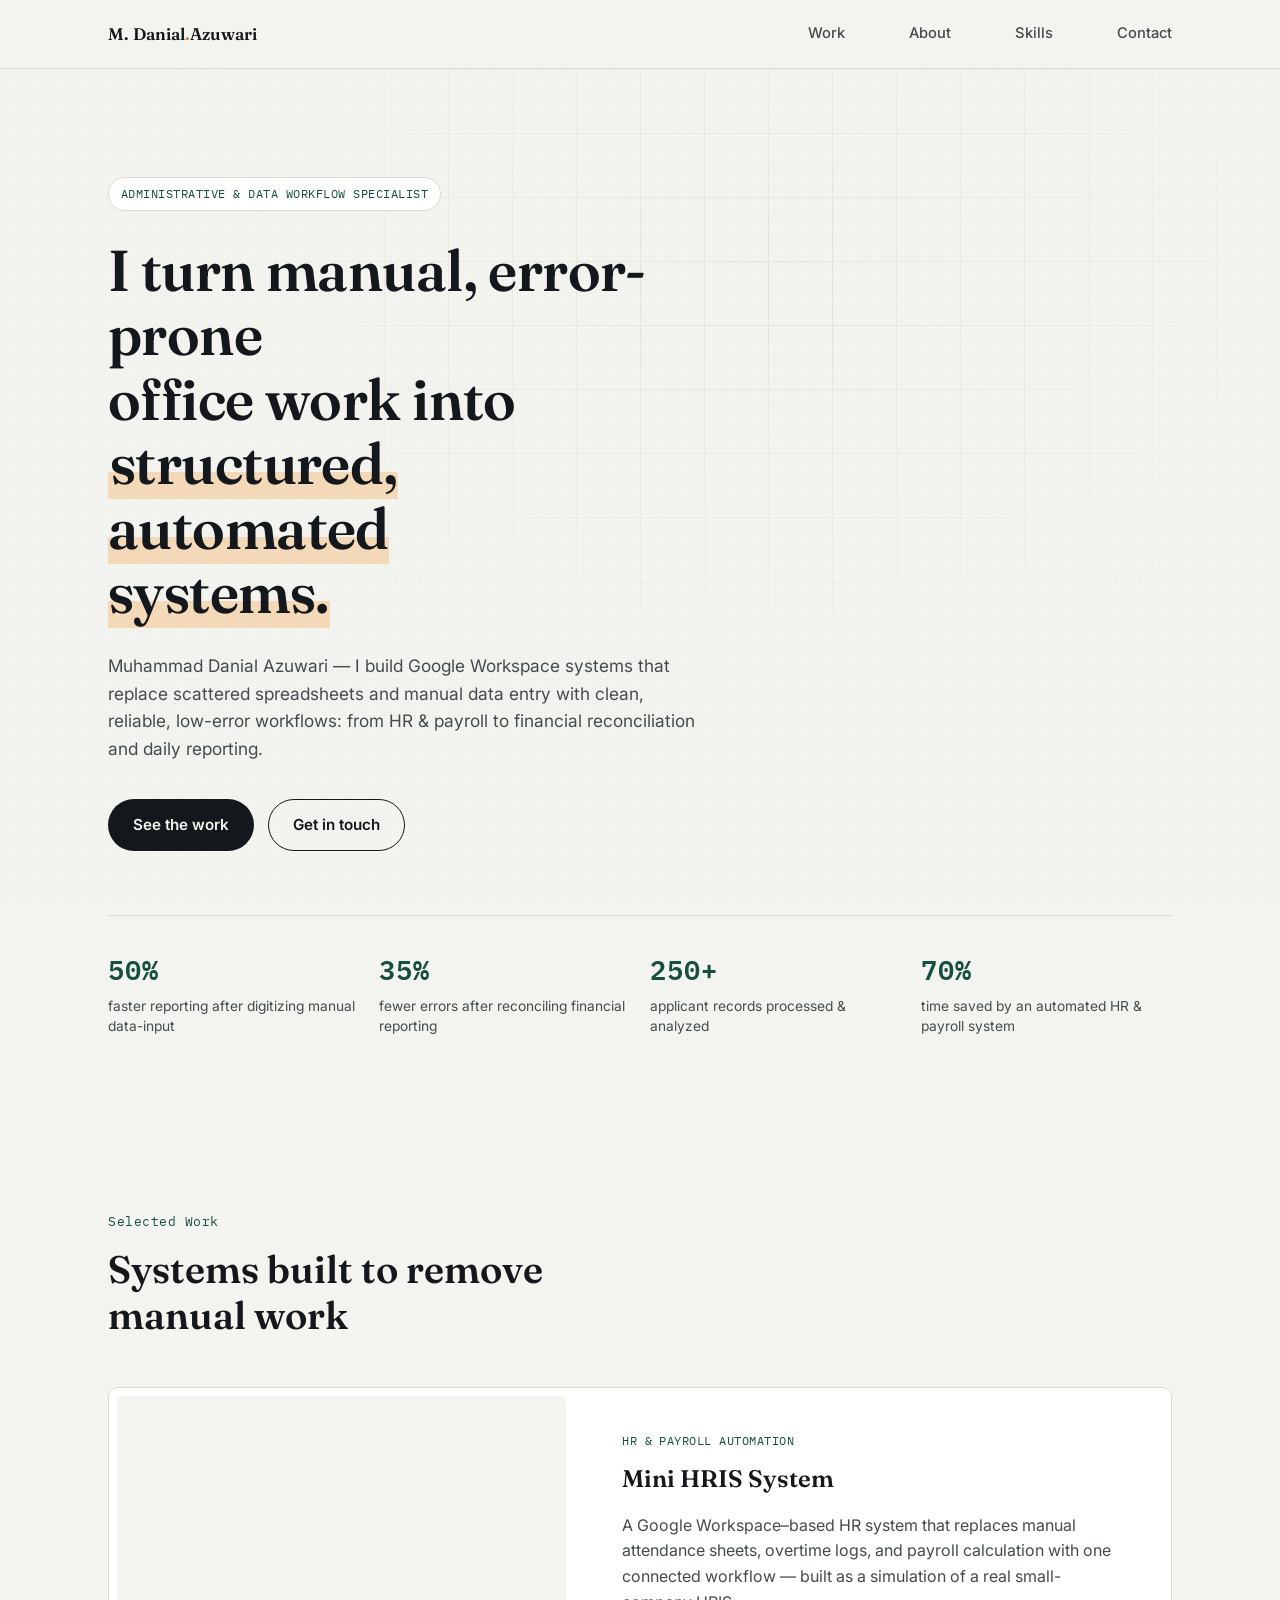
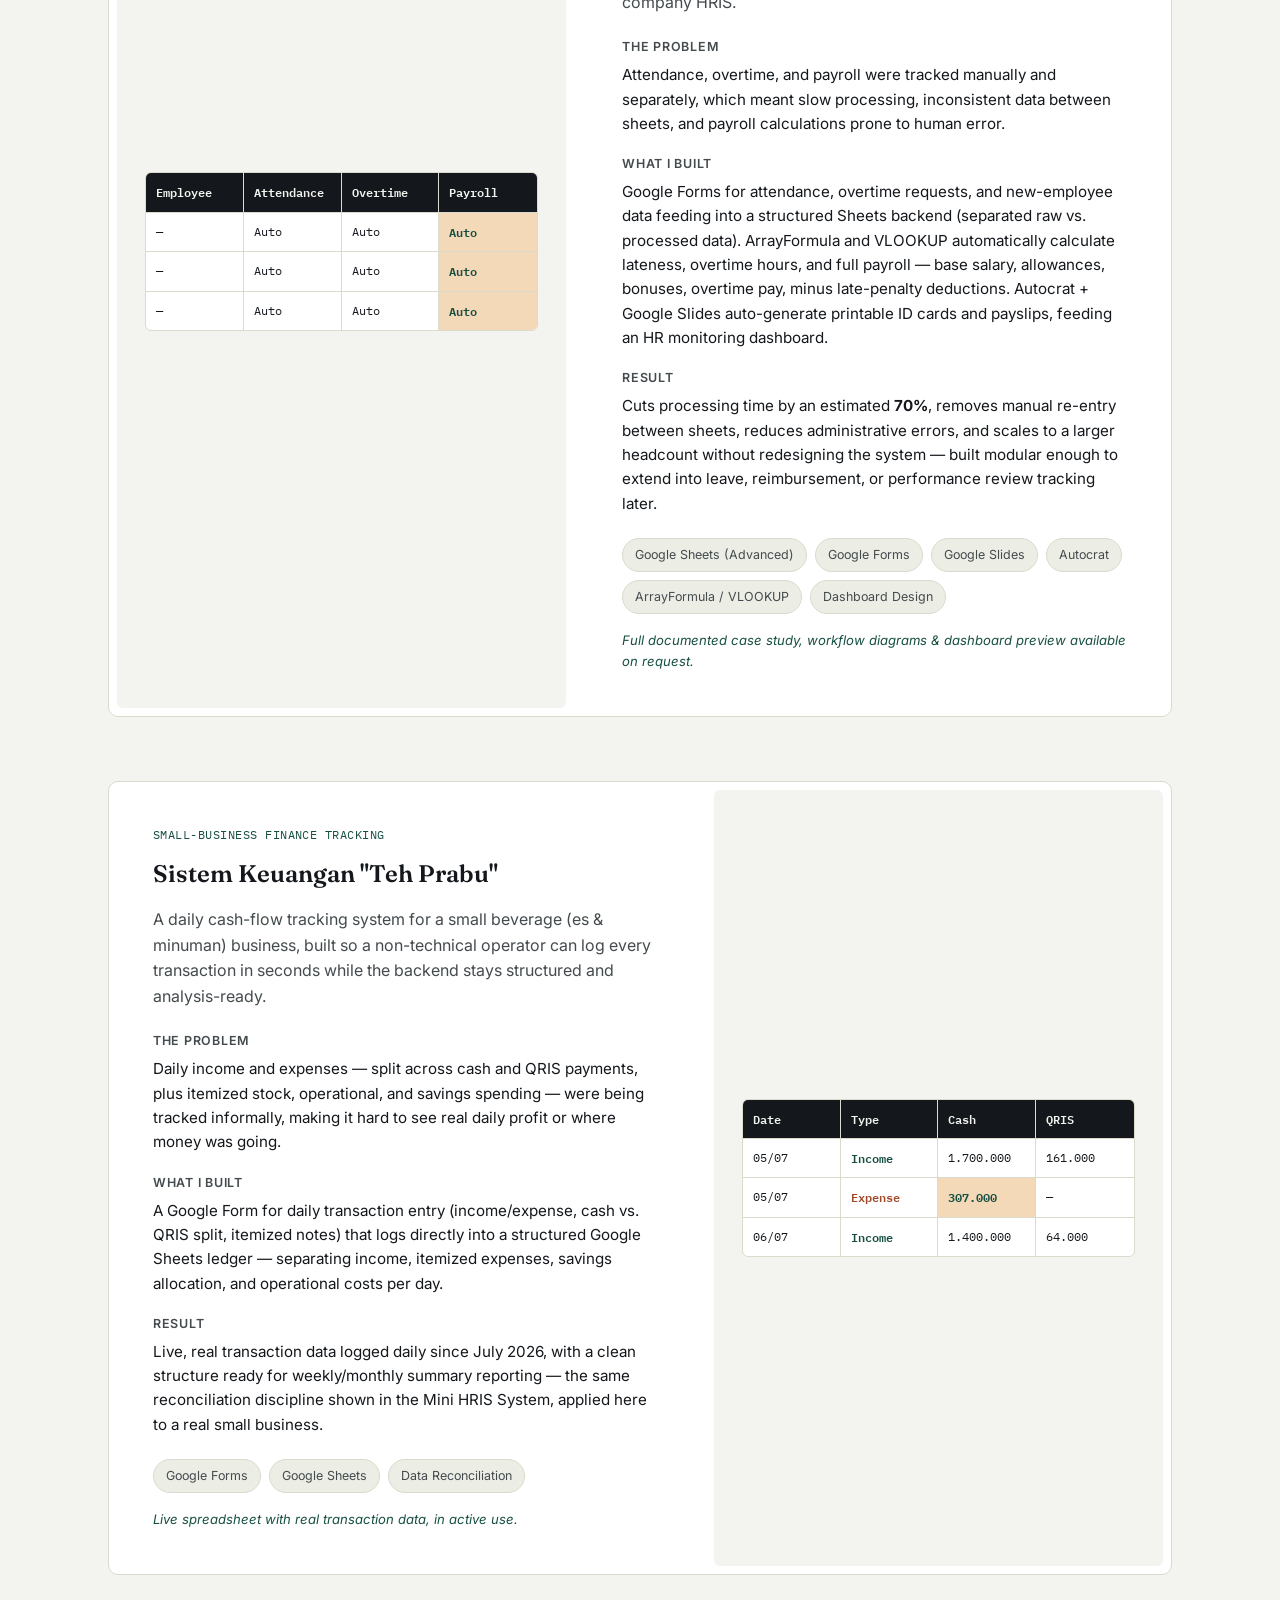
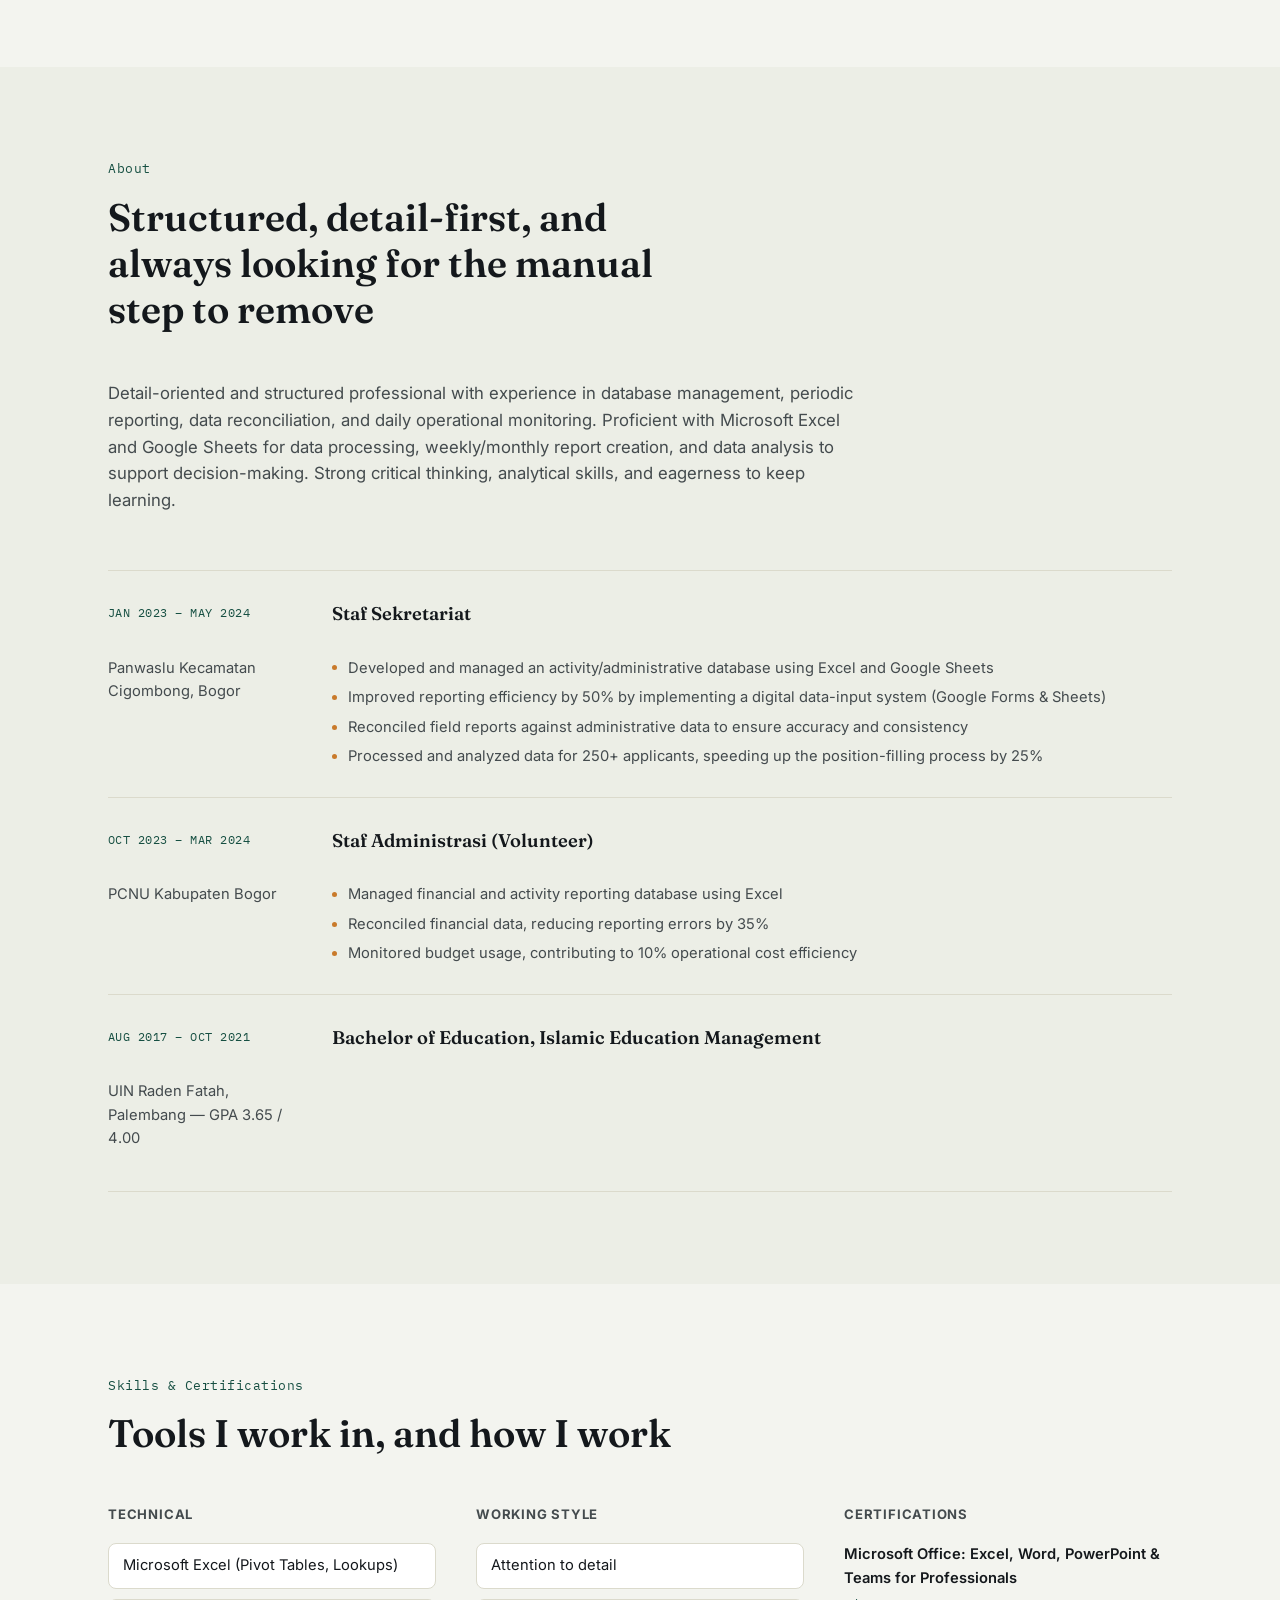
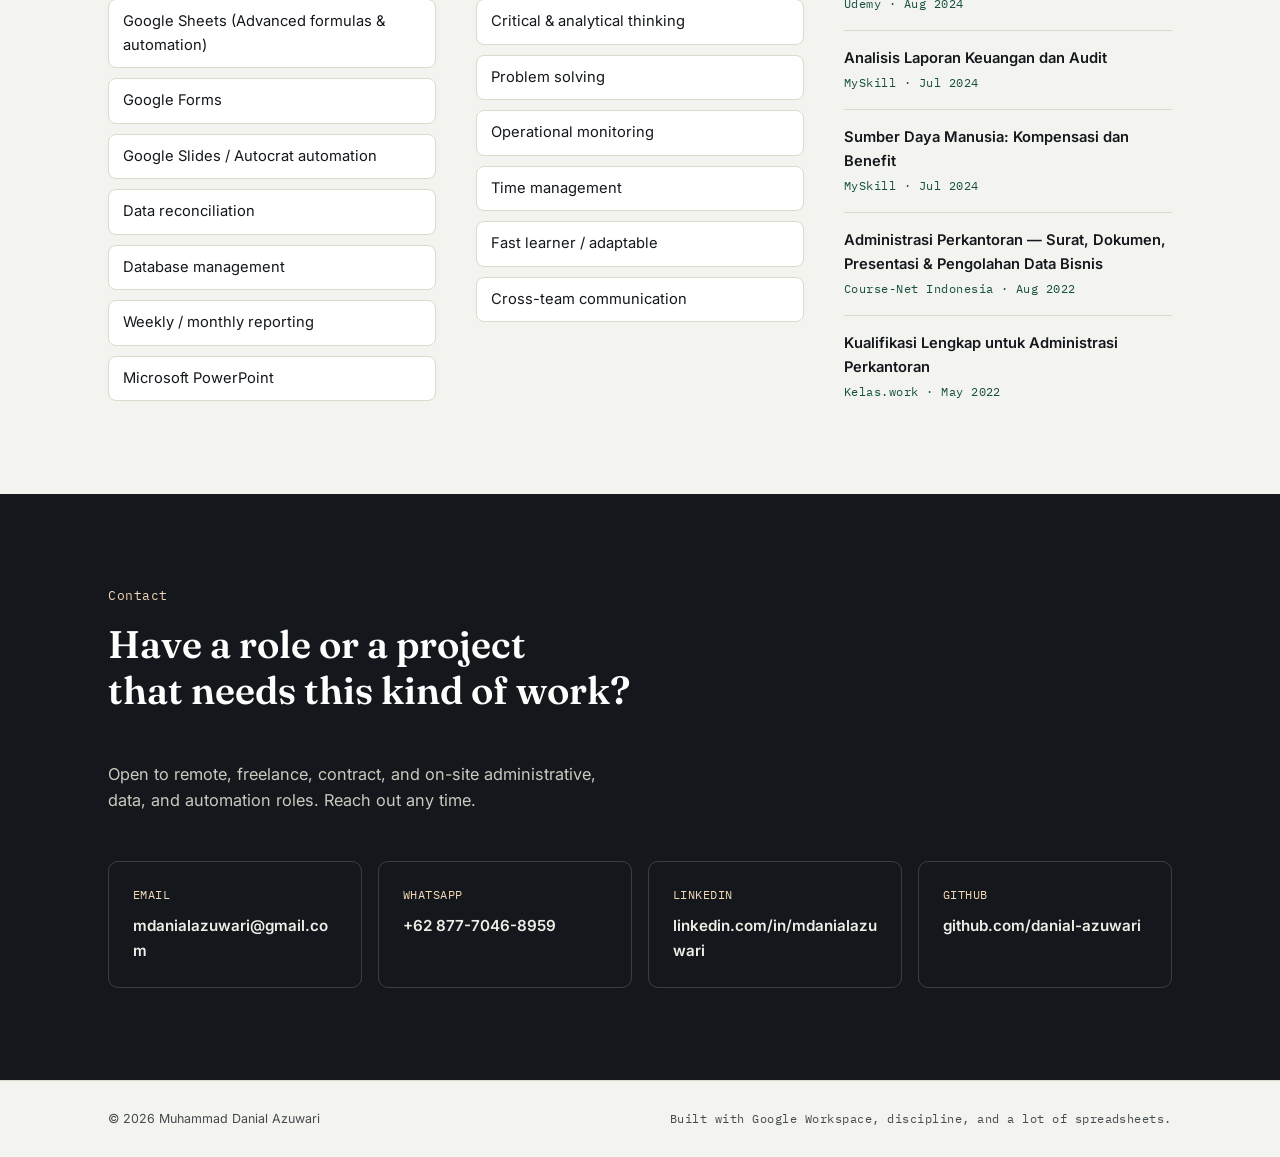
==== index.html @ e7ede9bd "Add files via upload" ====
<!DOCTYPE html>
<html lang="en">
<head>
<meta charset="UTF-8">
<meta name="viewport" content="width=device-width, initial-scale=1.0">
<title>Muhammad Danial Azuwari — Administrative Data &amp; Workflow Automation</title>
<meta name="description" content="Portfolio of Muhammad Danial Azuwari — Administrative Data & Workflow Automation Specialist. Google Sheets automation, HR systems, data reconciliation & reporting.">
<link rel="preconnect" href="https://fonts.googleapis.com">
<link rel="preconnect" href="https://fonts.gstatic.com" crossorigin>
<link href="https://fonts.googleapis.com/css2?family=Fraunces:opsz,wght@9..144,400;9..144,500;9..144,600;9..144,700&family=Inter:wght@400;500;600;700&family=IBM+Plex+Mono:wght@400;500&display=swap" rel="stylesheet">
<link rel="stylesheet" href="styles.css">
</head>
<body>

<div class="grain"></div>

<header class="site-header">
  <div class="wrap header-row">
    <a href="#home" class="brand">M. Danial<span>.</span>Azuwari</a>
    <nav class="nav">
      <a href="#work">Work</a>
      <a href="#about">About</a>
      <a href="#skills">Skills</a>
      <a href="#contact">Contact</a>
    </nav>
    <button class="nav-toggle" id="navToggle" aria-label="Toggle menu" aria-expanded="false">
      <span aria-hidden="true">☰</span>
    </button>
  </div>
  <nav class="nav-mobile" id="navMobile">
    <a href="#work">Work</a>
    <a href="#about">About</a>
    <a href="#skills">Skills</a>
    <a href="#contact">Contact</a>
  </nav>
</header>

<main>

  <!-- HOME / HERO -->
  <section id="home" class="hero">
    <div class="hero-grid" aria-hidden="true"></div>
    <div class="wrap hero-inner">
      <p class="eyebrow mono">ADMINISTRATIVE &amp; DATA WORKFLOW SPECIALIST</p>
      <h1 class="hero-title">
        I turn manual, error-prone<br>
        office work into <span class="mark">structured, automated<br>systems.</span>
      </h1>
      <p class="hero-lede">
        Muhammad Danial Azuwari — I build Google Workspace systems that replace scattered spreadsheets
        and manual data entry with clean, reliable, low-error workflows: from HR &amp; payroll to
        financial reconciliation and daily reporting.
      </p>
      <div class="hero-cta">
        <a href="#work" class="btn btn-primary">See the work</a>
        <a href="#contact" class="btn btn-ghost">Get in touch</a>
      </div>
      <dl class="hero-stats">
        <div class="stat">
          <dt class="mono">50%</dt>
          <dd>faster reporting after digitizing manual data-input</dd>
        </div>
        <div class="stat">
          <dt class="mono">35%</dt>
          <dd>fewer errors after reconciling financial reporting</dd>
        </div>
        <div class="stat">
          <dt class="mono">250+</dt>
          <dd>applicant records processed &amp; analyzed</dd>
        </div>
        <div class="stat">
          <dt class="mono">70%</dt>
          <dd>time saved by an automated HR &amp; payroll system</dd>
        </div>
      </dl>
    </div>
  </section>

  <!-- PROJECTS -->
  <section id="work" class="section">
    <div class="wrap">
      <p class="section-label mono">Selected Work</p>
      <h2 class="section-title">Systems built to remove manual work</h2>

      <div class="project-list">

        <!-- PROJECT 1 -->
        <article class="project-card">
          <div class="project-media" aria-hidden="true">
            <div class="sheet-mock">
              <div class="sheet-row sheet-head">
                <span>Employee</span><span>Attendance</span><span>Overtime</span><span>Payroll</span>
              </div>
              <div class="sheet-row"><span>—</span><span>Auto</span><span>Auto</span><span class="hl">Auto</span></div>
              <div class="sheet-row"><span>—</span><span>Auto</span><span>Auto</span><span class="hl">Auto</span></div>
              <div class="sheet-row"><span>—</span><span>Auto</span><span>Auto</span><span class="hl">Auto</span></div>
            </div>
          </div>
          <div class="project-body">
            <p class="project-tag mono">HR &amp; PAYROLL AUTOMATION</p>
            <h3>Mini HRIS System</h3>
            <p class="project-desc">
              A Google Workspace–based HR system that replaces manual attendance sheets, overtime logs,
              and payroll calculation with one connected workflow — built as a simulation of a real
              small-company HRIS.
            </p>

            <div class="project-detail">
              <h4>The problem</h4>
              <p>Attendance, overtime, and payroll were tracked manually and separately, which meant slow
                processing, inconsistent data between sheets, and payroll calculations prone to human error.</p>
            </div>
            <div class="project-detail">
              <h4>What I built</h4>
              <p>Google Forms for attendance, overtime requests, and new-employee data feeding into a
                structured Sheets backend (separated raw vs. processed data). ArrayFormula and VLOOKUP
                automatically calculate lateness, overtime hours, and full payroll — base salary, allowances,
                bonuses, overtime pay, minus late-penalty deductions. Autocrat + Google Slides auto-generate
                printable ID cards and payslips, feeding an HR monitoring dashboard.</p>
            </div>
            <div class="project-detail">
              <h4>Result</h4>
              <p>Cuts processing time by an estimated <strong>70%</strong>, removes manual re-entry between
                sheets, reduces administrative errors, and scales to a larger headcount without redesigning
                the system — built modular enough to extend into leave, reimbursement, or performance review
                tracking later.</p>
            </div>

            <ul class="tool-tags">
              <li>Google Sheets (Advanced)</li>
              <li>Google Forms</li>
              <li>Google Slides</li>
              <li>Autocrat</li>
              <li>ArrayFormula / VLOOKUP</li>
              <li>Dashboard Design</li>
            </ul>

            <p class="project-evidence">Full documented case study, workflow diagrams &amp; dashboard preview available on request.</p>
          </div>
        </article>

        <!-- PROJECT 2 -->
        <article class="project-card project-card-reverse">
          <div class="project-media" aria-hidden="true">
            <div class="sheet-mock">
              <div class="sheet-row sheet-head">
                <span>Date</span><span>Type</span><span>Cash</span><span>QRIS</span>
              </div>
              <div class="sheet-row"><span>05/07</span><span class="tag-in">Income</span><span>1.700.000</span><span>161.000</span></div>
              <div class="sheet-row"><span>05/07</span><span class="tag-out">Expense</span><span class="hl">307.000</span><span>—</span></div>
              <div class="sheet-row"><span>06/07</span><span class="tag-in">Income</span><span>1.400.000</span><span>64.000</span></div>
            </div>
          </div>
          <div class="project-body">
            <p class="project-tag mono">SMALL-BUSINESS FINANCE TRACKING</p>
            <h3>Sistem Keuangan "Teh Prabu"</h3>
            <p class="project-desc">
              A daily cash-flow tracking system for a small beverage (es &amp; minuman) business, built so
              a non-technical operator can log every transaction in seconds while the backend stays
              structured and analysis-ready.
            </p>

            <div class="project-detail">
              <h4>The problem</h4>
              <p>Daily income and expenses — split across cash and QRIS payments, plus itemized stock,
                operational, and savings spending — were being tracked informally, making it hard to see
                real daily profit or where money was going.</p>
            </div>
            <div class="project-detail">
              <h4>What I built</h4>
              <p>A Google Form for daily transaction entry (income/expense, cash vs. QRIS split, itemized
                notes) that logs directly into a structured Google Sheets ledger — separating income,
                itemized expenses, savings allocation, and operational costs per day.</p>
            </div>
            <div class="project-detail">
              <h4>Result</h4>
              <p>Live, real transaction data logged daily since July 2026, with a clean structure ready for
                weekly/monthly summary reporting — the same reconciliation discipline shown in the
                Mini HRIS System, applied here to a real small business.</p>
            </div>

            <ul class="tool-tags">
              <li>Google Forms</li>
              <li>Google Sheets</li>
              <li>Data Reconciliation</li>
            </ul>

            <p class="project-evidence">Live spreadsheet with real transaction data, in active use.</p>
          </div>
        </article>

      </div>
    </div>
  </section>

  <!-- ABOUT -->
  <section id="about" class="section section-alt">
    <div class="wrap">
      <p class="section-label mono">About</p>
      <h2 class="section-title">Structured, detail-first, and always looking for the manual step to remove</h2>
      <p class="about-summary">
        Detail-oriented and structured professional with experience in database management, periodic
        reporting, data reconciliation, and daily operational monitoring. Proficient with Microsoft Excel
        and Google Sheets for data processing, weekly/monthly report creation, and data analysis to
        support decision-making. Strong critical thinking, analytical skills, and eagerness to keep
        learning.
      </p>

      <div class="timeline">
        <div class="timeline-item">
          <p class="timeline-date mono">JAN 2023 – MAY 2024</p>
          <h3>Staf Sekretariat</h3>
          <p class="timeline-org">Panwaslu Kecamatan Cigombong, Bogor</p>
          <ul>
            <li>Developed and managed an activity/administrative database using Excel and Google Sheets</li>
            <li>Improved reporting efficiency by 50% by implementing a digital data-input system (Google Forms &amp; Sheets)</li>
            <li>Reconciled field reports against administrative data to ensure accuracy and consistency</li>
            <li>Processed and analyzed data for 250+ applicants, speeding up the position-filling process by 25%</li>
          </ul>
        </div>
        <div class="timeline-item">
          <p class="timeline-date mono">OCT 2023 – MAR 2024</p>
          <h3>Staf Administrasi (Volunteer)</h3>
          <p class="timeline-org">PCNU Kabupaten Bogor</p>
          <ul>
            <li>Managed financial and activity reporting database using Excel</li>
            <li>Reconciled financial data, reducing reporting errors by 35%</li>
            <li>Monitored budget usage, contributing to 10% operational cost efficiency</li>
          </ul>
        </div>
        <div class="timeline-item">
          <p class="timeline-date mono">AUG 2017 – OCT 2021</p>
          <h3>Bachelor of Education, Islamic Education Management</h3>
          <p class="timeline-org">UIN Raden Fatah, Palembang — GPA 3.65 / 4.00</p>
        </div>
      </div>
    </div>
  </section>

  <!-- SKILLS & CERTIFICATIONS -->
  <section id="skills" class="section">
    <div class="wrap">
      <p class="section-label mono">Skills &amp; Certifications</p>
      <h2 class="section-title">Tools I work in, and how I work</h2>

      <div class="skills-grid">
        <div class="skills-col">
          <h3 class="skills-heading">Technical</h3>
          <ul class="pill-list">
            <li>Microsoft Excel (Pivot Tables, Lookups)</li>
            <li>Google Sheets (Advanced formulas &amp; automation)</li>
            <li>Google Forms</li>
            <li>Google Slides / Autocrat automation</li>
            <li>Data reconciliation</li>
            <li>Database management</li>
            <li>Weekly / monthly reporting</li>
            <li>Microsoft PowerPoint</li>
          </ul>
        </div>
        <div class="skills-col">
          <h3 class="skills-heading">Working style</h3>
          <ul class="pill-list">
            <li>Attention to detail</li>
            <li>Critical &amp; analytical thinking</li>
            <li>Problem solving</li>
            <li>Operational monitoring</li>
            <li>Time management</li>
            <li>Fast learner / adaptable</li>
            <li>Cross-team communication</li>
          </ul>
        </div>
        <div class="skills-col">
          <h3 class="skills-heading">Certifications</h3>
          <ul class="cert-list">
            <li>
              <span class="cert-name">Microsoft Office: Excel, Word, PowerPoint &amp; Teams for Professionals</span>
              <span class="cert-meta mono">Udemy · Aug 2024</span>
            </li>
            <li>
              <span class="cert-name">Analisis Laporan Keuangan dan Audit</span>
              <span class="cert-meta mono">MySkill · Jul 2024</span>
            </li>
            <li>
              <span class="cert-name">Sumber Daya Manusia: Kompensasi dan Benefit</span>
              <span class="cert-meta mono">MySkill · Jul 2024</span>
            </li>
            <li>
              <span class="cert-name">Administrasi Perkantoran — Surat, Dokumen, Presentasi &amp; Pengolahan Data Bisnis</span>
              <span class="cert-meta mono">Course-Net Indonesia · Aug 2022</span>
            </li>
            <li>
              <span class="cert-name">Kualifikasi Lengkap untuk Administrasi Perkantoran</span>
              <span class="cert-meta mono">Kelas.work · May 2022</span>
            </li>
          </ul>
        </div>
      </div>
    </div>
  </section>

  <!-- CONTACT -->
  <section id="contact" class="section section-dark">
    <div class="wrap">
      <p class="section-label mono light">Contact</p>
      <h2 class="section-title light">Have a role or a project<br>that needs this kind of work?</h2>
      <p class="contact-lede">
        Open to remote, freelance, contract, and on-site administrative, data, and automation roles.
        Reach out any time.
      </p>
      <div class="contact-grid">
        <a class="contact-card" href="mailto:mdanialazuwari@gmail.com">
          <span class="contact-label mono">EMAIL</span>
          <span class="contact-value">mdanialazuwari@gmail.com</span>
        </a>
        <a class="contact-card" href="https://wa.me/6287770468959" target="_blank" rel="noopener">
          <span class="contact-label mono">WHATSAPP</span>
          <span class="contact-value">+62 877-7046-8959</span>
        </a>
        <a class="contact-card" href="https://www.linkedin.com/in/mdanialazuwari" target="_blank" rel="noopener">
          <span class="contact-label mono">LINKEDIN</span>
          <span class="contact-value">linkedin.com/in/mdanialazuwari</span>
        </a>
        <a class="contact-card" href="https://github.com/danial-azuwari" target="_blank" rel="noopener">
          <span class="contact-label mono">GITHUB</span>
          <span class="contact-value">github.com/danial-azuwari</span>
        </a>
      </div>
    </div>
  </section>

</main>

<footer class="site-footer">
  <div class="wrap footer-row">
    <span>© 2026 Muhammad Danial Azuwari</span>
    <span class="mono">Built with Google Workspace, discipline, and a lot of spreadsheets.</span>
  </div>
</footer>

<script>
  const navToggle = document.getElementById('navToggle');
  const navMobile = document.getElementById('navMobile');
  navToggle.addEventListener('click', () => {
    const open = navMobile.classList.toggle('open');
    navToggle.setAttribute('aria-expanded', open ? 'true' : 'false');
  });
  navMobile.querySelectorAll('a').forEach(a => a.addEventListener('click', () => {
    navMobile.classList.remove('open');
    navToggle.setAttribute('aria-expanded', 'false');
  }));
</script>

</body>
</html>
---- styles.css ----
/* ============================================
   Design tokens
   ============================================ */
:root{
  --ink: #14181C;
  --ink-soft: #444B4E;
  --paper: #F3F4EF;
  --paper-alt: #ECEEE6;
  --card: #FFFFFF;
  --line: #DBDACC;
  --accent: #1F6F5C;
  --accent-deep: #164F42;
  --amber: #C97A2B;
  --amber-soft: #F3D9B8;

  --font-display: 'Fraunces', serif;
  --font-body: 'Inter', sans-serif;
  --font-mono: 'IBM Plex Mono', monospace;

  --radius: 10px;
  --wrap: 1120px;
}

*{ box-sizing: border-box; }
html{ scroll-behavior: smooth; }
body{
  margin:0;
  background: var(--paper);
  color: var(--ink);
  font-family: var(--font-body);
  font-size: 16px;
  line-height: 1.6;
  -webkit-font-smoothing: antialiased;
}
img{ max-width:100%; display:block; }
a{ color: inherit; text-decoration: none; }
ul{ list-style:none; margin:0; padding:0; }
h1,h2,h3,h4{ font-family: var(--font-display); margin:0; font-weight:600; }
p{ margin:0; }

.wrap{
  max-width: var(--wrap);
  margin: 0 auto;
  padding: 0 28px;
}
.mono{ font-family: var(--font-mono); letter-spacing: .04em; }

:focus-visible{
  outline: 2px solid var(--accent);
  outline-offset: 3px;
}

@media (prefers-reduced-motion: reduce){
  *{ animation: none !important; transition: none !important; }
  html{ scroll-behavior: auto; }
}

/* subtle paper grain to keep the flat paper background from feeling sterile */
.grain{
  position: fixed; inset:0; pointer-events:none; z-index: 1;
  opacity: .035; mix-blend-mode: multiply;
  background-image: radial-gradient(circle, #000 1px, transparent 1px);
  background-size: 3px 3px;
}

/* ============================================
   Header
   ============================================ */
.site-header{
  position: sticky; top:0; z-index: 50;
  background: rgba(243,244,239,.86);
  backdrop-filter: blur(8px);
  border-bottom: 1px solid var(--line);
}
.header-row{
  display:flex; align-items:center; justify-content:space-between;
  height: 68px;
}
.brand{
  font-family: var(--font-display);
  font-weight: 600;
  font-size: 1.05rem;
}
.brand span{ color: var(--amber); }
.nav{ display:flex; gap: 32px; }
.nav a{
  font-size: .92rem; font-weight: 500; color: var(--ink-soft);
  position:relative; padding: 4px 0; margin-left: 32px;
}
.nav a:first-child{ margin-left: 0; }
.nav a:hover{ color: var(--ink); }
.nav a::after{
  content:''; position:absolute; left:0; right:100%; bottom:0; height:1px;
  background: var(--accent); transition: right .2s ease;
}
.nav a:hover::after{ right:0; }

.nav-toggle{
  display:none; align-items:center; justify-content:center;
  width:38px; height:38px; background:none; border:1px solid var(--line); border-radius:8px;
  cursor:pointer; padding:0; font-size: 1.2rem; color: var(--ink); line-height:1;
}
.nav-mobile{
  display:none; flex-direction:column; gap:2px;
  border-top:1px solid var(--line);
  background: var(--paper);
}
.nav-mobile a{
  padding: 14px 28px; font-weight:500; border-bottom:1px solid var(--line);
}
.nav-mobile.open{ display:flex; }

@media (max-width: 760px){
  .nav{ display:none; }
  .nav-toggle{ display:flex; }
}

/* ============================================
   Hero
   ============================================ */
.hero{
  position: relative;
  padding: 108px 0 84px;
  overflow: hidden;
}
.hero-grid{
  position:absolute; inset:0;
  background-image:
    linear-gradient(var(--line) 1px, transparent 1px),
    linear-gradient(90deg, var(--line) 1px, transparent 1px);
  background-size: 64px 64px;
  -webkit-mask-image: radial-gradient(ellipse 70% 60% at 60% 20%, #000 0%, transparent 75%);
  mask-image: radial-gradient(ellipse 70% 60% at 60% 20%, #000 0%, transparent 75%);
  opacity: .6;
}
.hero-inner{ position:relative; z-index:2; }
.eyebrow{
  display:inline-block;
  font-size: .78rem;
  color: var(--accent-deep);
  background: var(--card);
  border: 1px solid var(--line);
  padding: 6px 12px;
  border-radius: 999px;
  margin-bottom: 28px;
}
.hero-title{
  font-size: clamp(2.1rem, 5vw, 3.6rem);
  line-height: 1.12;
  letter-spacing: -.01em;
  max-width: 15ch;
}
.hero-title .mark{
  background: linear-gradient(180deg, transparent 62%, var(--amber-soft) 62%);
  padding: 0 2px;
}
.hero-lede{
  margin-top: 26px;
  max-width: 54ch;
  font-size: 1.08rem;
  color: var(--ink-soft);
}
.hero-cta{
  display:flex; gap:14px; margin-top: 36px; flex-wrap: wrap;
}
.btn{
  display:inline-flex; align-items:center; justify-content:center;
  padding: 13px 24px; border-radius: 999px;
  font-weight: 600; font-size: .95rem;
  transition: transform .15s ease, background .15s ease, color .15s ease;
  border: 1px solid transparent;
}
.btn-primary{
  background: var(--ink); color: var(--paper);
}
.btn-primary:hover{ transform: translateY(-2px); background: var(--accent-deep); }
.btn-ghost{
  border-color: var(--ink);
  color: var(--ink);
}
.btn-ghost:hover{ transform: translateY(-2px); background: var(--card); }

.hero-stats{
  display:grid; grid-template-columns: repeat(4, 1fr);
  gap: 20px; margin: 64px 0 0; padding: 32px 0 0;
  border-top: 1px solid var(--line);
}
.stat dt{
  font-size: 1.7rem; color: var(--accent-deep); font-weight:600;
}
.stat dd{
  margin: 6px 0 0; font-size: .86rem; color: var(--ink-soft); line-height:1.4;
}

@media (max-width: 760px){
  .hero{ padding: 84px 0 56px; }
  .hero-stats{ grid-template-columns: repeat(2, 1fr); row-gap: 32px; }
}

/* ============================================
   Sections (shared)
   ============================================ */
.section{ padding: 92px 0; }
.section-alt{ background: var(--paper-alt); }
.section-dark{ background: var(--ink); color: #EDEEE7; }
.section-label{
  font-size: .8rem; color: var(--accent-deep); margin-bottom: 14px;
}
.section-label.light{ color: var(--amber-soft); }
.section-title{
  font-size: clamp(1.6rem, 3.4vw, 2.4rem);
  max-width: 22ch; line-height: 1.2; margin-bottom: 48px;
}
.section-title.light{ color: #fff; }

/* ============================================
   Projects
   ============================================ */
.project-list{ display:flex; flex-direction:column; gap: 64px; }
.project-card{
  display:grid; grid-template-columns: 0.9fr 1.1fr; gap: 48px;
  align-items:start;
  background: var(--card);
  border: 1px solid var(--line);
  border-radius: var(--radius);
  padding: 8px;
}
.project-card-reverse{ grid-template-columns: 1.1fr 0.9fr; }
.project-card-reverse .project-media{ order:2; }
.project-card-reverse .project-body{ order:1; }

.project-media{
  background: var(--paper);
  border-radius: calc(var(--radius) - 4px);
  padding: 28px;
  align-self: stretch;
  display:flex; align-items:center;
}
.sheet-mock{
  width:100%;
  border:1px solid var(--line);
  border-radius: 6px;
  overflow:hidden;
  background: var(--card);
  font-family: var(--font-mono);
  font-size: .72rem;
}
.sheet-row{
  display:flex; width:100%;
  border-bottom:1px solid var(--line);
}
.sheet-row:last-child{ border-bottom:none; }
.sheet-row span{
  flex: 1 1 25%; width:25%;
  padding: 10px 10px; border-right: 1px solid var(--line);
  overflow:hidden; text-overflow: ellipsis; white-space:nowrap;
}
.sheet-row span:last-child{ border-right:none; }
.sheet-head{ background: var(--ink); color: var(--paper); font-weight:600; }
.sheet-row .hl{ background: var(--amber-soft); color: var(--accent-deep); font-weight:600; }
.sheet-row .tag-in{ color: var(--accent-deep); font-weight:600; }
.sheet-row .tag-out{ color: #A14A2A; font-weight:600; }

.project-body{ padding: 36px 36px 36px 8px; }
.project-card-reverse .project-body{ padding: 36px 8px 36px 36px; }
.project-tag{ font-size: .74rem; color: var(--accent-deep); margin-bottom: 10px; }
.project-body h3{ font-size: 1.5rem; margin-bottom: 14px; }
.project-desc{ color: var(--ink-soft); margin-bottom: 22px; }
.project-detail{ margin-bottom: 18px; }
.project-detail h4{
  font-family: var(--font-body); font-size: .78rem; text-transform: uppercase;
  letter-spacing: .06em; color: var(--ink-soft); margin-bottom: 6px; font-weight:600;
}
.project-detail p{ font-size: .95rem; }
.tool-tags{
  display:flex; flex-wrap:wrap; gap:8px; margin: 22px 0 16px;
}
.tool-tags li{
  font-size: .78rem; padding: 6px 12px; border-radius: 999px;
  background: var(--paper-alt); border: 1px solid var(--line); color: var(--ink-soft);
}
.project-evidence{
  font-size: .82rem; color: var(--accent-deep); font-style: italic;
}

@media (max-width: 860px){
  .project-card, .project-card-reverse{
    grid-template-columns: 1fr;
  }
  .project-card-reverse .project-media, .project-card-reverse .project-body{ order:initial; }
  .project-body, .project-card-reverse .project-body{ padding: 8px 20px 28px; }
}

/* ============================================
   About / timeline
   ============================================ */
.about-summary{
  max-width: 68ch; font-size: 1.05rem; color: var(--ink-soft); margin-bottom: 56px;
}
.timeline{ display:flex; flex-direction:column; }
.timeline-item{
  padding: 28px 0; border-top: 1px solid var(--line);
  display:grid; grid-template-columns: 200px 1fr; gap: 24px;
}
.timeline-item:last-child{ border-bottom: 1px solid var(--line); }
.timeline-date{ font-size: .78rem; color: var(--accent-deep); padding-top: 4px; }
.timeline-item h3{ font-size: 1.15rem; margin-bottom: 4px; }
.timeline-org{ color: var(--ink-soft); font-size: .92rem; margin-bottom: 12px; }
.timeline-item ul{ display:flex; flex-direction:column; gap:6px; }
.timeline-item li{
  font-size: .92rem; color: var(--ink-soft); position:relative; padding-left: 16px;
}
.timeline-item li::before{
  content:''; position:absolute; left:0; top: .6em; width:5px; height:5px;
  background: var(--amber); border-radius:50%;
}

@media (max-width: 700px){
  .timeline-item{ grid-template-columns: 1fr; gap:8px; }
}

/* ============================================
   Skills & Certifications
   ============================================ */
.skills-grid{
  display:grid; grid-template-columns: repeat(3, 1fr); gap: 40px;
}
.skills-heading{
  font-family: var(--font-body); font-size: .82rem; text-transform: uppercase;
  letter-spacing: .06em; color: var(--ink-soft); margin-bottom: 18px; font-weight:700;
}
.pill-list{ display:flex; flex-direction:column; gap:10px; }
.pill-list li{
  font-size: .92rem; padding: 10px 14px;
  background: var(--card); border: 1px solid var(--line); border-radius: 8px;
}
.cert-list{ display:flex; flex-direction:column; gap:16px; }
.cert-list li{
  display:flex; flex-direction:column; gap: 4px;
  padding-bottom: 16px; border-bottom: 1px solid var(--line);
}
.cert-list li:last-child{ border-bottom:none; padding-bottom:0; }
.cert-name{ font-size: .92rem; font-weight:600; }
.cert-meta{ font-size: .74rem; color: var(--accent-deep); }

@media (max-width: 860px){
  .skills-grid{ grid-template-columns: 1fr; gap: 44px; }
}

/* ============================================
   Contact
   ============================================ */
.contact-lede{
  max-width: 52ch; color: #C7CABF; margin-bottom: 48px; font-size: 1.02rem;
}
.contact-grid{
  display:grid; grid-template-columns: repeat(4, 1fr); gap: 16px;
}
.contact-card{
  display:flex; flex-direction:column; gap:10px;
  padding: 24px; border-radius: var(--radius);
  border: 1px solid rgba(237,238,231,.18);
  transition: background .15s ease, transform .15s ease;
}
.contact-card:hover{ background: rgba(237,238,231,.06); transform: translateY(-2px); }
.contact-label{ font-size: .72rem; color: var(--amber-soft); }
.contact-value{ font-size: .95rem; font-weight:600; word-break: break-word; }

@media (max-width: 860px){
  .contact-grid{ grid-template-columns: repeat(2, 1fr); }
}
@media (max-width: 520px){
  .contact-grid{ grid-template-columns: 1fr; }
}

/* ============================================
   Footer
   ============================================ */
.site-footer{
  padding: 28px 0; border-top: 1px solid var(--line);
  background: var(--paper);
}
.footer-row{
  display:flex; justify-content:space-between; flex-wrap:wrap; gap:8px;
  font-size: .78rem; color: var(--ink-soft);
}
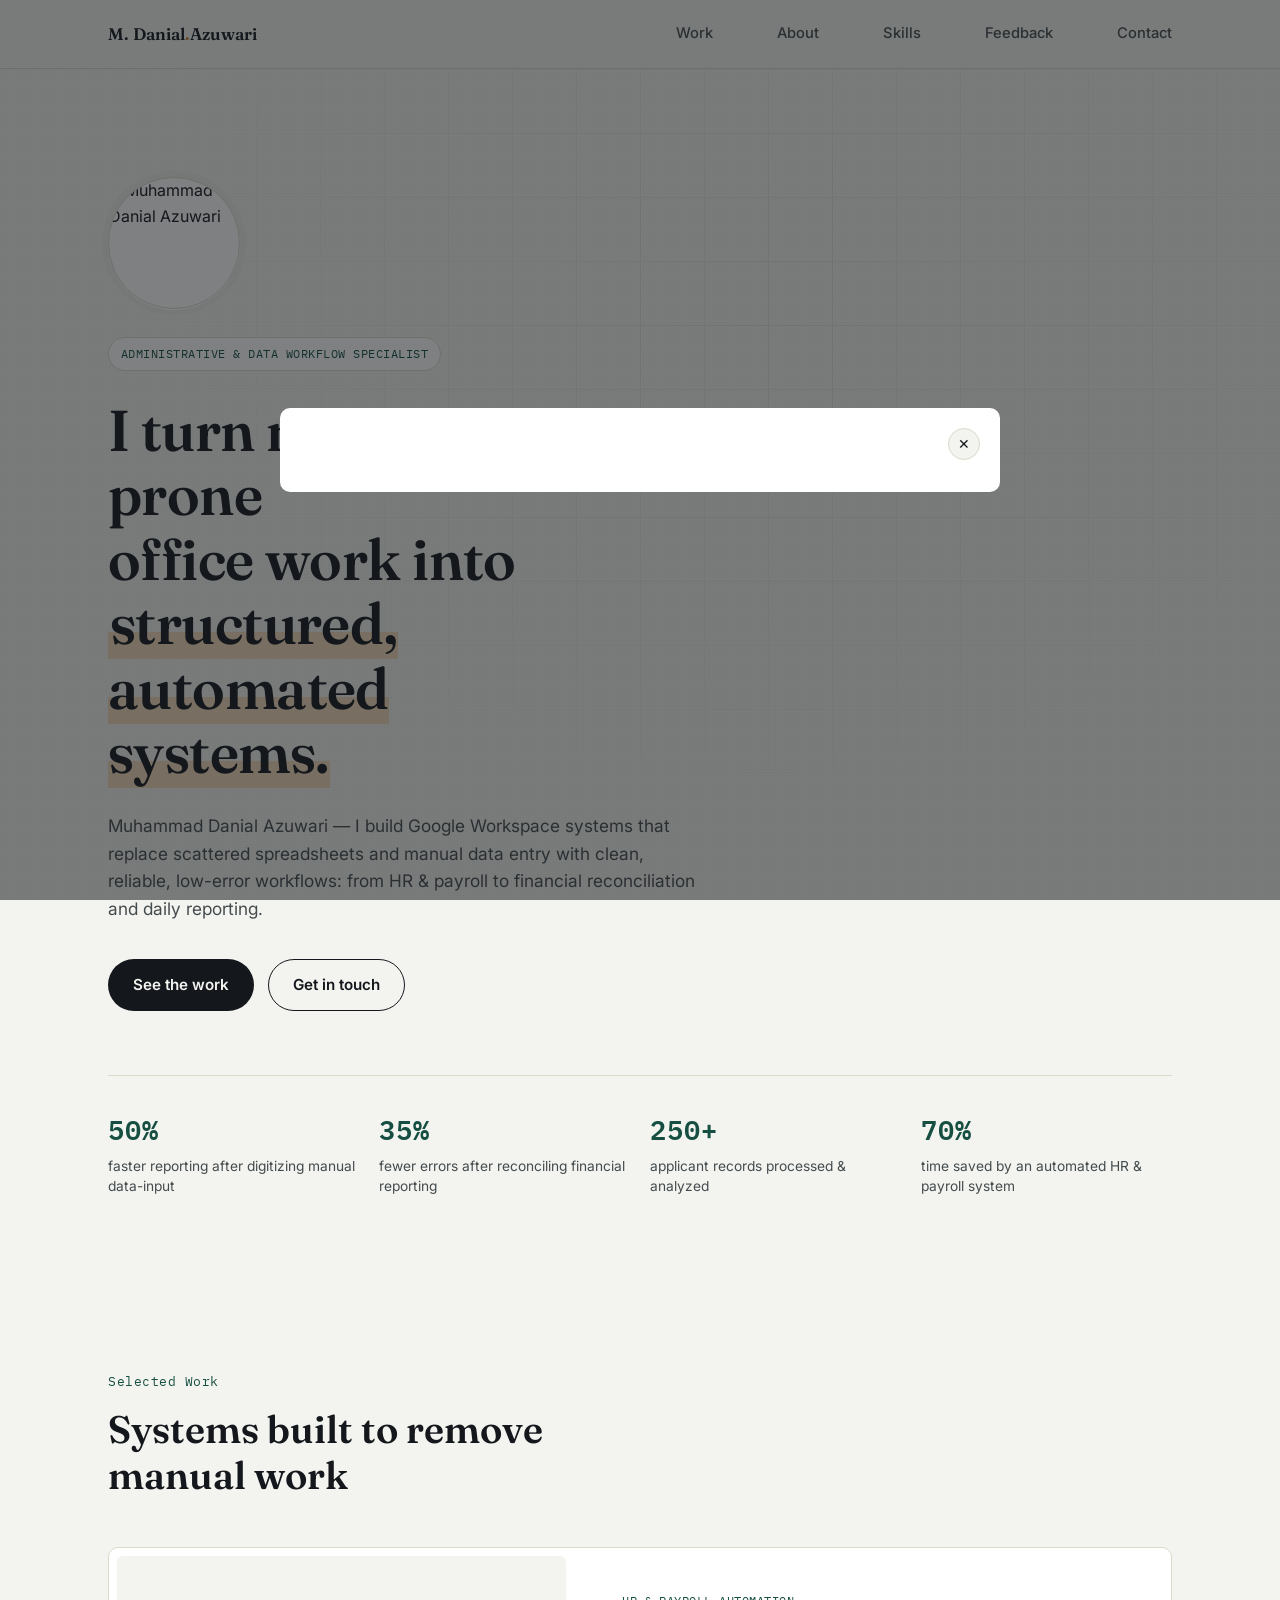
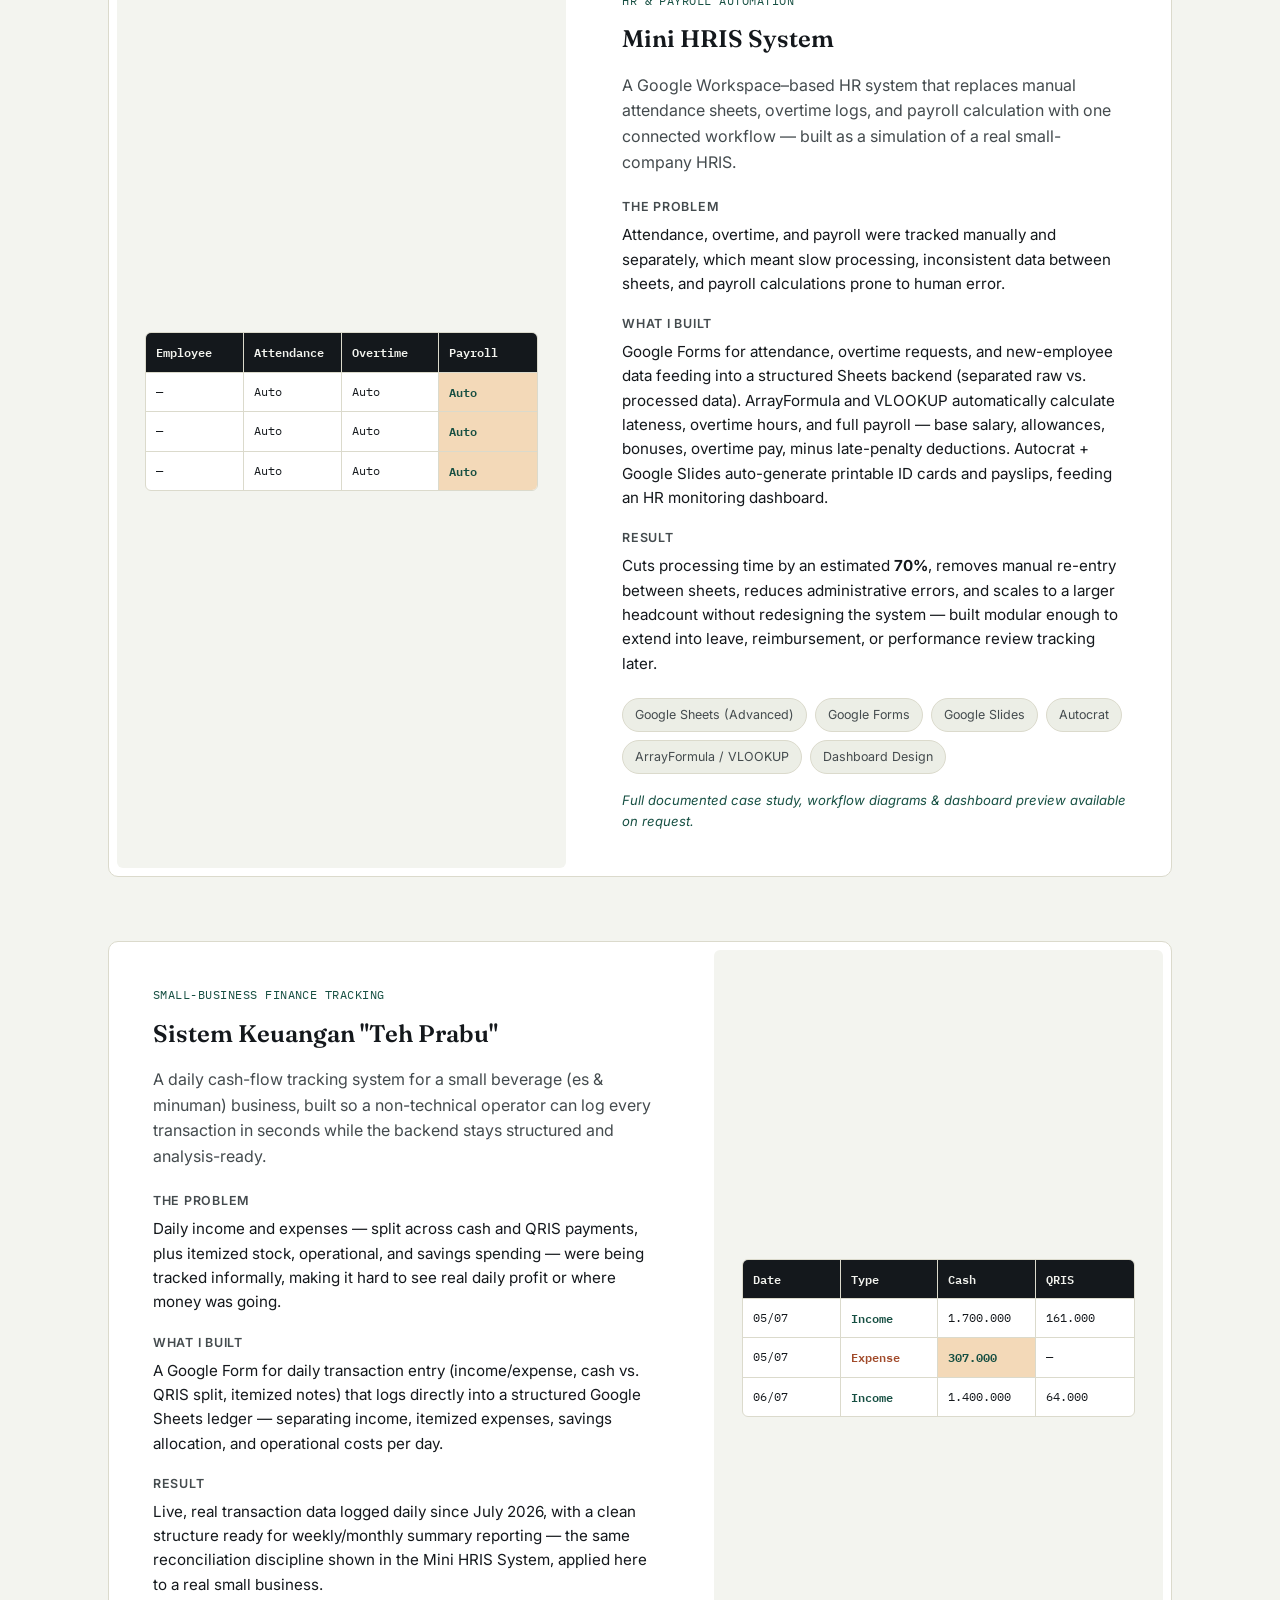
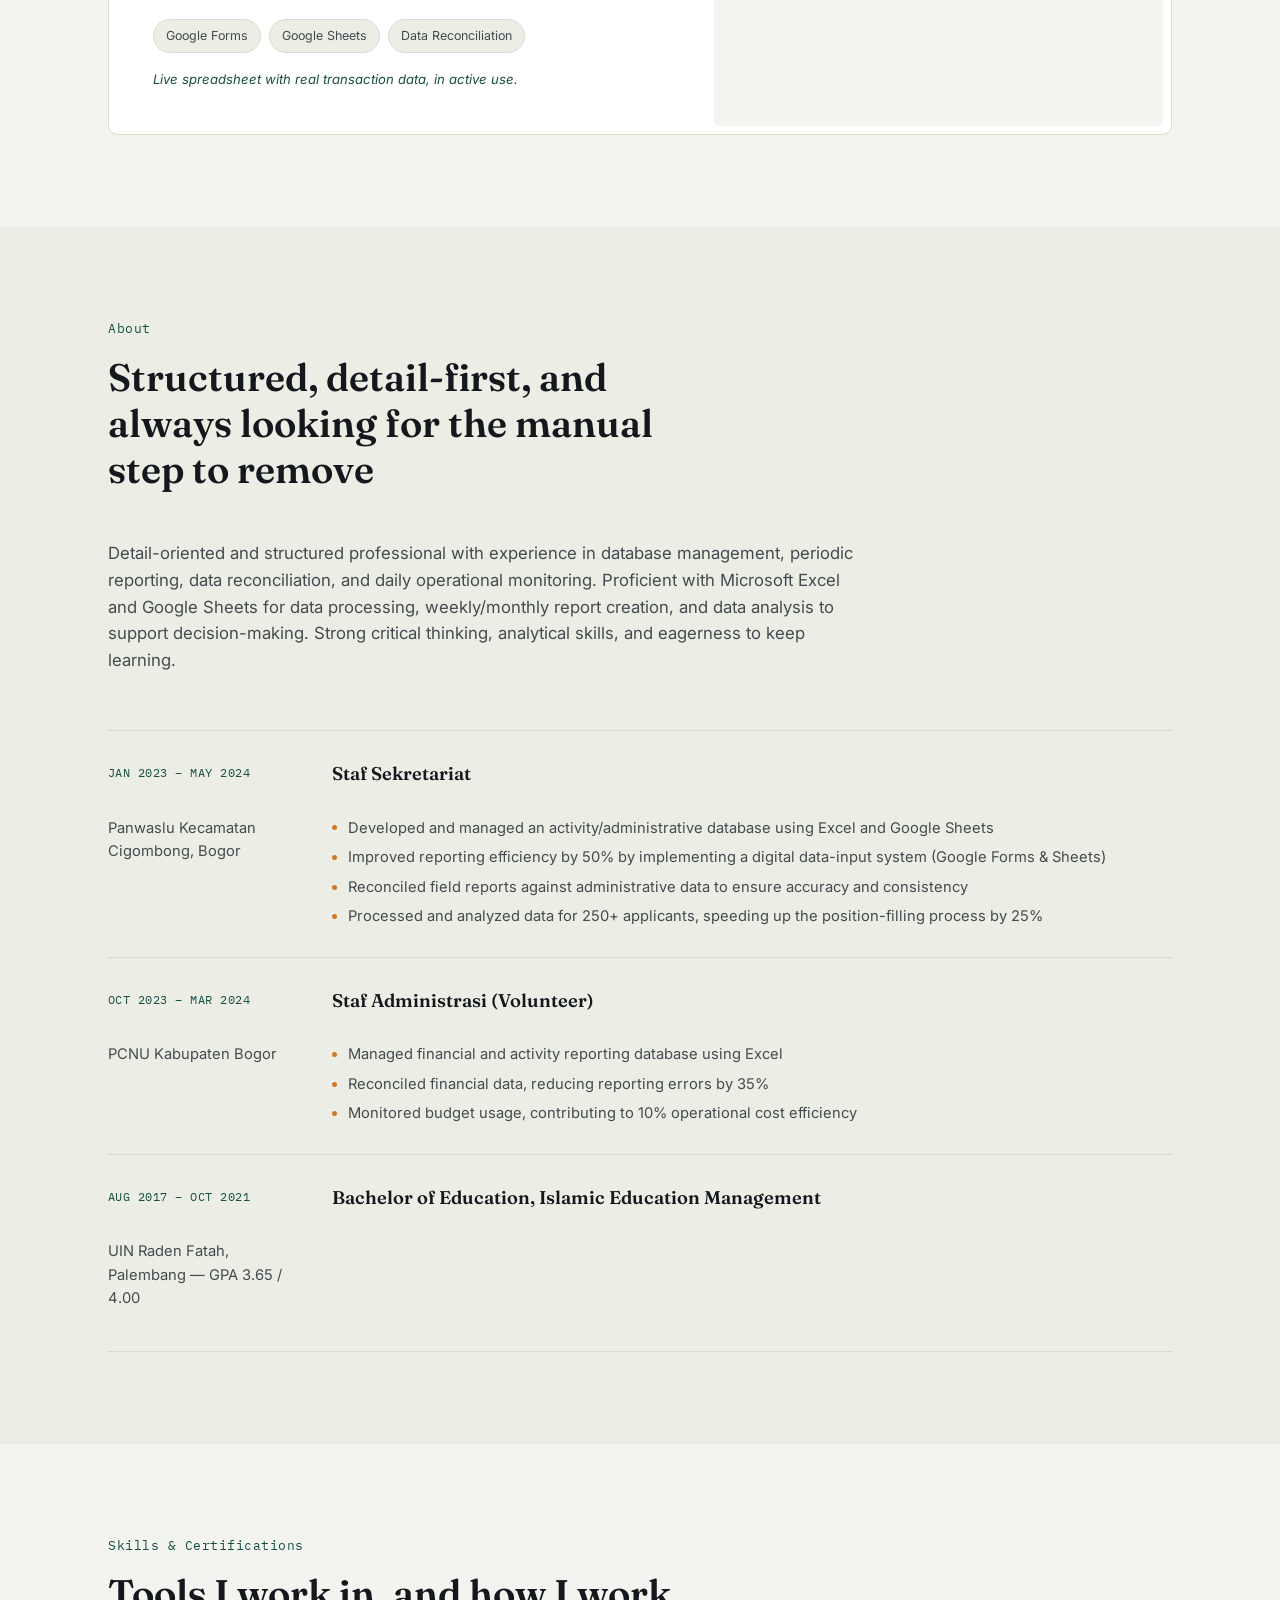
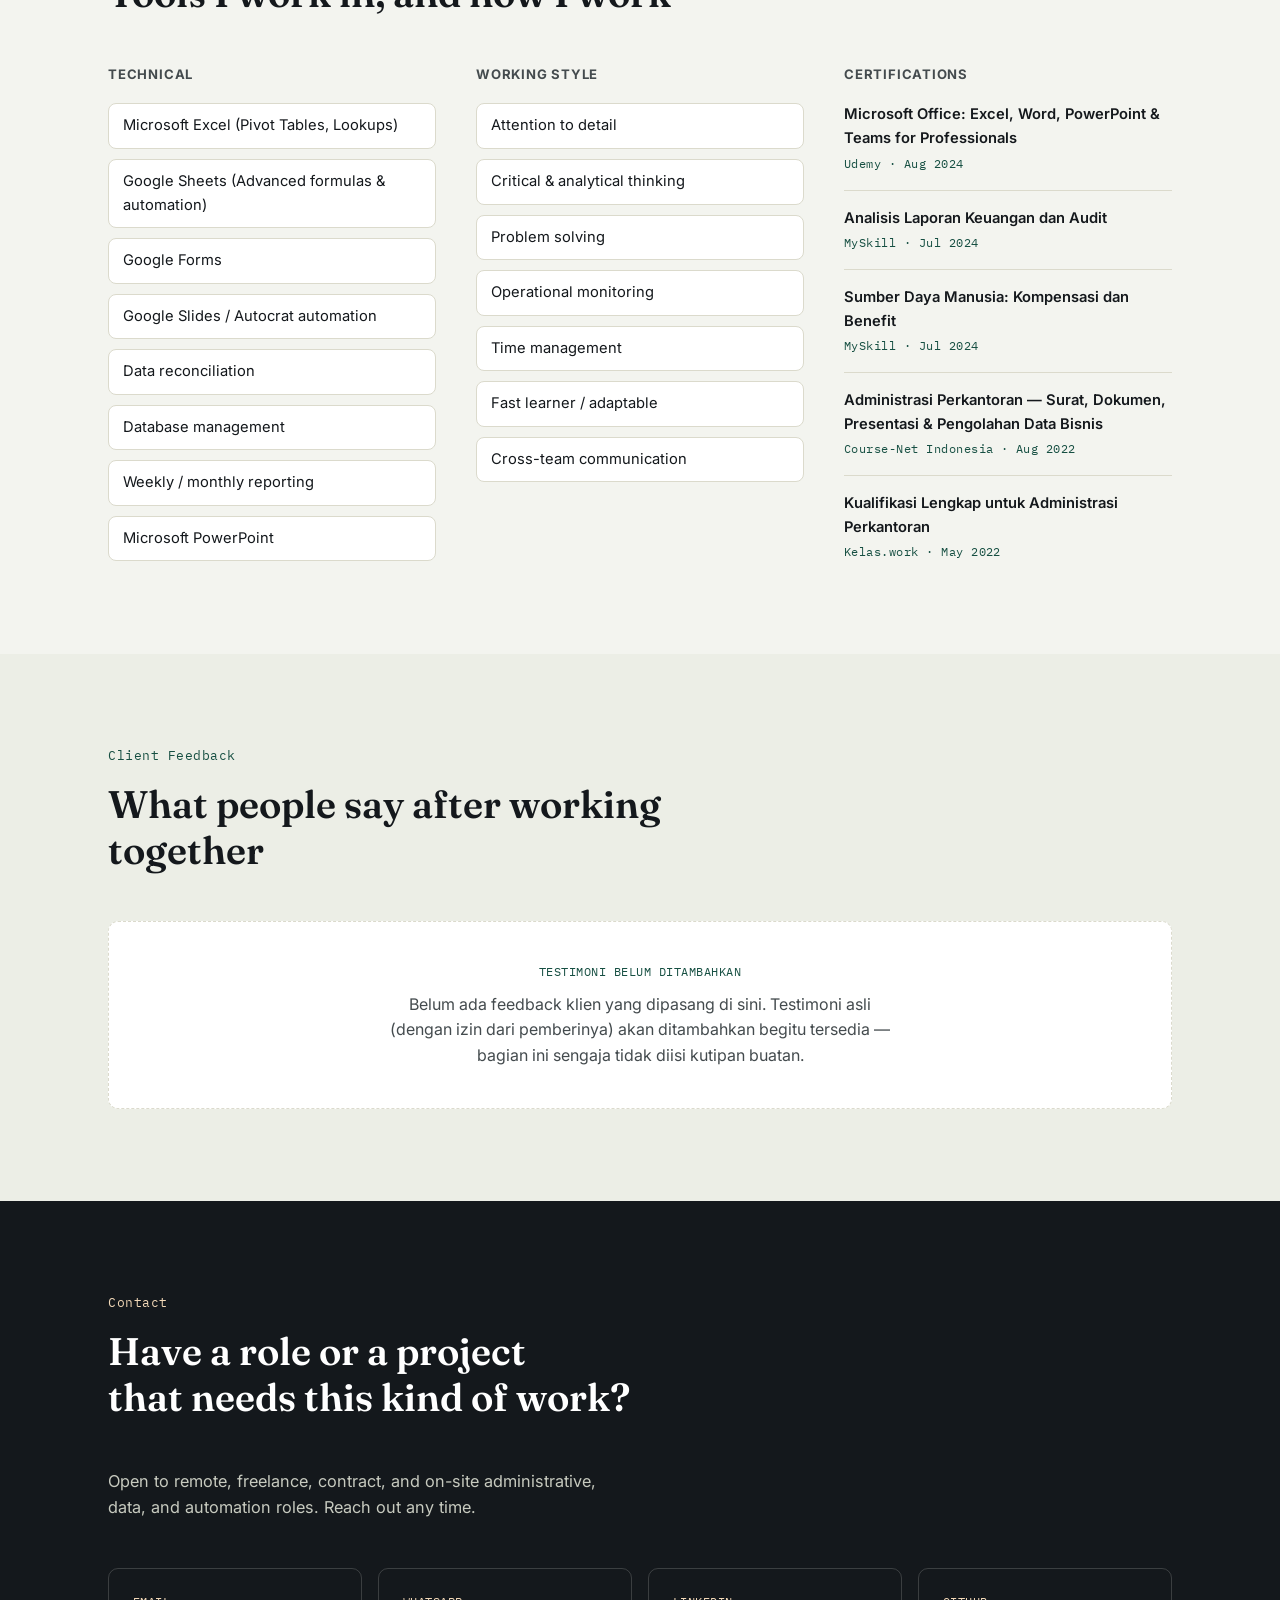
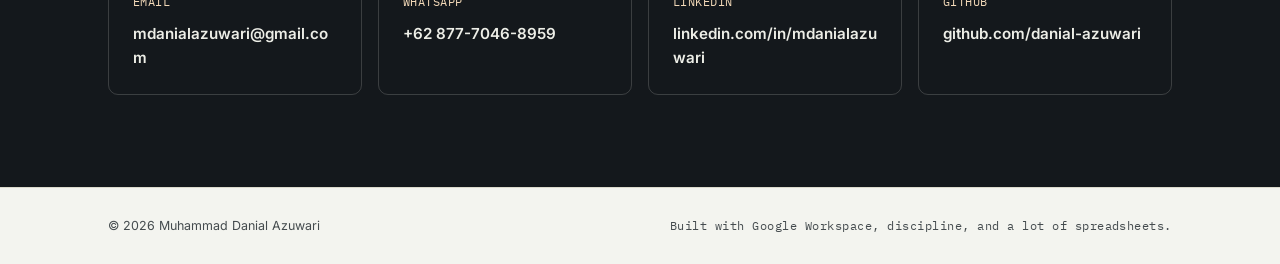
==== commit 891c6436: "Add files via upload" ====
--- a/index.html
+++ b/index.html
@@ -8,7 +8,486 @@
 <link rel="preconnect" href="https://fonts.googleapis.com">
 <link rel="preconnect" href="https://fonts.gstatic.com" crossorigin>
 <link href="https://fonts.googleapis.com/css2?family=Fraunces:opsz,wght@9..144,400;9..144,500;9..144,600;9..144,700&family=Inter:wght@400;500;600;700&family=IBM+Plex+Mono:wght@400;500&display=swap" rel="stylesheet">
-<link rel="stylesheet" href="styles.css">
+<style>/* ============================================
+   Design tokens
+   ============================================ */
+:root{
+  --ink: #14181C;
+  --ink-soft: #444B4E;
+  --paper: #F3F4EF;
+  --paper-alt: #ECEEE6;
+  --card: #FFFFFF;
+  --line: #DBDACC;
+  --accent: #1F6F5C;
+  --accent-deep: #164F42;
+  --amber: #C97A2B;
+  --amber-soft: #F3D9B8;
+
+  --font-display: 'Fraunces', serif;
+  --font-body: 'Inter', sans-serif;
+  --font-mono: 'IBM Plex Mono', monospace;
+
+  --radius: 10px;
+  --wrap: 1120px;
+}
+
+*{ box-sizing: border-box; }
+html{ scroll-behavior: smooth; }
+body{
+  margin:0;
+  background: var(--paper);
+  color: var(--ink);
+  font-family: var(--font-body);
+  font-size: 16px;
+  line-height: 1.6;
+  -webkit-font-smoothing: antialiased;
+}
+img{ max-width:100%; display:block; }
+a{ color: inherit; text-decoration: none; }
+ul{ list-style:none; margin:0; padding:0; }
+h1,h2,h3,h4{ font-family: var(--font-display); margin:0; font-weight:600; }
+p{ margin:0; }
+
+.wrap{
+  max-width: var(--wrap);
+  margin: 0 auto;
+  padding: 0 28px;
+}
+.mono{ font-family: var(--font-mono); letter-spacing: .04em; }
+
+:focus-visible{
+  outline: 2px solid var(--accent);
+  outline-offset: 3px;
+}
+
+@media (prefers-reduced-motion: reduce){
+  *{ animation: none !important; transition: none !important; }
+  html{ scroll-behavior: auto; }
+}
+
+/* subtle paper grain to keep the flat paper background from feeling sterile */
+.grain{
+  position: fixed; inset:0; pointer-events:none; z-index: 1;
+  opacity: .035; mix-blend-mode: multiply;
+  background-image: radial-gradient(circle, #000 1px, transparent 1px);
+  background-size: 3px 3px;
+}
+
+/* ============================================
+   Header
+   ============================================ */
+.site-header{
+  position: sticky; top:0; z-index: 50;
+  background: rgba(243,244,239,.86);
+  backdrop-filter: blur(8px);
+  border-bottom: 1px solid var(--line);
+}
+.header-row{
+  display:flex; align-items:center; justify-content:space-between;
+  height: 68px;
+}
+.brand{
+  font-family: var(--font-display);
+  font-weight: 600;
+  font-size: 1.05rem;
+}
+.brand span{ color: var(--amber); }
+.nav{ display:flex; gap: 32px; }
+.nav a{
+  font-size: .92rem; font-weight: 500; color: var(--ink-soft);
+  position:relative; padding: 4px 0; margin-left: 32px;
+}
+.nav a:first-child{ margin-left: 0; }
+.nav a:hover{ color: var(--ink); }
+.nav a::after{
+  content:''; position:absolute; left:0; right:100%; bottom:0; height:1px;
+  background: var(--accent); transition: right .2s ease;
+}
+.nav a:hover::after{ right:0; }
+
+.nav-toggle{
+  display:none; align-items:center; justify-content:center;
+  width:38px; height:38px; background:none; border:1px solid var(--line); border-radius:8px;
+  cursor:pointer; padding:0; font-size: 1.2rem; color: var(--ink); line-height:1;
+}
+.nav-mobile{
+  display:none; flex-direction:column; gap:2px;
+  border-top:1px solid var(--line);
+  background: var(--paper);
+}
+.nav-mobile a{
+  padding: 14px 28px; font-weight:500; border-bottom:1px solid var(--line);
+}
+.nav-mobile.open{ display:flex; }
+
+@media (max-width: 760px){
+  .nav{ display:none; }
+  .nav-toggle{ display:flex; }
+}
+
+/* ============================================
+   Hero
+   ============================================ */
+.hero{
+  position: relative;
+  padding: 108px 0 84px;
+  overflow: hidden;
+}
+.hero-grid{
+  position:absolute; inset:0;
+  background-image:
+    linear-gradient(var(--line) 1px, transparent 1px),
+    linear-gradient(90deg, var(--line) 1px, transparent 1px);
+  background-size: 64px 64px;
+  -webkit-mask-image: radial-gradient(ellipse 70% 60% at 60% 20%, #000 0%, transparent 75%);
+  mask-image: radial-gradient(ellipse 70% 60% at 60% 20%, #000 0%, transparent 75%);
+  opacity: .6;
+}
+.hero-inner{ position:relative; z-index:2; }
+.hero-photo{
+  width: 132px; height: 132px;
+  border-radius: 50%;
+  overflow: hidden;
+  margin-bottom: 28px;
+  background: var(--card);
+  border: 1px solid var(--line);
+  box-shadow: 0 1px 0 var(--card), 0 0 0 6px var(--paper-alt);
+}
+.hero-photo img{
+  width:100%; height:100%; object-fit: cover; object-position: top center;
+  display:block;
+}
+.eyebrow{
+  display:inline-block;
+  font-size: .78rem;
+  color: var(--accent-deep);
+  background: var(--card);
+  border: 1px solid var(--line);
+  padding: 6px 12px;
+  border-radius: 999px;
+  margin-bottom: 28px;
+}
+.hero-title{
+  font-size: clamp(2.1rem, 5vw, 3.6rem);
+  line-height: 1.12;
+  letter-spacing: -.01em;
+  max-width: 15ch;
+}
+.hero-title .mark{
+  background: linear-gradient(180deg, transparent 62%, var(--amber-soft) 62%);
+  padding: 0 2px;
+}
+.hero-lede{
+  margin-top: 26px;
+  max-width: 54ch;
+  font-size: 1.08rem;
+  color: var(--ink-soft);
+}
+.hero-cta{
+  display:flex; gap:14px; margin-top: 36px; flex-wrap: wrap;
+}
+.btn{
+  display:inline-flex; align-items:center; justify-content:center;
+  padding: 13px 24px; border-radius: 999px;
+  font-weight: 600; font-size: .95rem;
+  transition: transform .15s ease, background .15s ease, color .15s ease;
+  border: 1px solid transparent;
+}
+.btn-primary{
+  background: var(--ink); color: var(--paper);
+}
+.btn-primary:hover{ transform: translateY(-2px); background: var(--accent-deep); }
+.btn-ghost{
+  border-color: var(--ink);
+  color: var(--ink);
+}
+.btn-ghost:hover{ transform: translateY(-2px); background: var(--card); }
+
+.hero-stats{
+  display:grid; grid-template-columns: repeat(4, 1fr);
+  gap: 20px; margin: 64px 0 0; padding: 32px 0 0;
+  border-top: 1px solid var(--line);
+}
+.stat dt{
+  font-size: 1.7rem; color: var(--accent-deep); font-weight:600;
+}
+.stat dd{
+  margin: 6px 0 0; font-size: .86rem; color: var(--ink-soft); line-height:1.4;
+}
+
+@media (max-width: 760px){
+  .hero{ padding: 84px 0 56px; }
+  .hero-stats{ grid-template-columns: repeat(2, 1fr); row-gap: 32px; }
+}
+
+/* ============================================
+   Sections (shared)
+   ============================================ */
+.section{ padding: 92px 0; }
+.section-alt{ background: var(--paper-alt); }
+.section-dark{ background: var(--ink); color: #EDEEE7; }
+.section-label{
+  font-size: .8rem; color: var(--accent-deep); margin-bottom: 14px;
+}
+.section-label.light{ color: var(--amber-soft); }
+.section-title{
+  font-size: clamp(1.6rem, 3.4vw, 2.4rem);
+  max-width: 22ch; line-height: 1.2; margin-bottom: 48px;
+}
+.section-title.light{ color: #fff; }
+
+/* ============================================
+   Projects
+   ============================================ */
+.project-list{ display:flex; flex-direction:column; gap: 64px; }
+.project-card{
+  display:grid; grid-template-columns: 0.9fr 1.1fr; gap: 48px;
+  align-items:start;
+  background: var(--card);
+  border: 1px solid var(--line);
+  border-radius: var(--radius);
+  padding: 8px;
+}
+.project-card-reverse{ grid-template-columns: 1.1fr 0.9fr; }
+.project-card-reverse .project-media{ order:2; }
+.project-card-reverse .project-body{ order:1; }
+
+.project-media{
+  background: var(--paper);
+  border-radius: calc(var(--radius) - 4px);
+  padding: 28px;
+  align-self: stretch;
+  display:flex; align-items:center;
+}
+.sheet-mock{
+  width:100%;
+  border:1px solid var(--line);
+  border-radius: 6px;
+  overflow:hidden;
+  background: var(--card);
+  font-family: var(--font-mono);
+  font-size: .72rem;
+}
+.sheet-row{
+  display:flex; width:100%;
+  border-bottom:1px solid var(--line);
+}
+.sheet-row:last-child{ border-bottom:none; }
+.sheet-row span{
+  flex: 1 1 25%; width:25%;
+  padding: 10px 10px; border-right: 1px solid var(--line);
+  overflow:hidden; text-overflow: ellipsis; white-space:nowrap;
+}
+.sheet-row span:last-child{ border-right:none; }
+.sheet-head{ background: var(--ink); color: var(--paper); font-weight:600; }
+.sheet-row .hl{ background: var(--amber-soft); color: var(--accent-deep); font-weight:600; }
+.sheet-row .tag-in{ color: var(--accent-deep); font-weight:600; }
+.sheet-row .tag-out{ color: #A14A2A; font-weight:600; }
+
+.project-body{ padding: 36px 36px 36px 8px; }
+.project-card-reverse .project-body{ padding: 36px 8px 36px 36px; }
+.project-tag{ font-size: .74rem; color: var(--accent-deep); margin-bottom: 10px; }
+.project-body h3{ font-size: 1.5rem; margin-bottom: 14px; }
+.project-desc{ color: var(--ink-soft); margin-bottom: 22px; }
+.project-detail{ margin-bottom: 18px; }
+.project-detail h4{
+  font-family: var(--font-body); font-size: .78rem; text-transform: uppercase;
+  letter-spacing: .06em; color: var(--ink-soft); margin-bottom: 6px; font-weight:600;
+}
+.project-detail p{ font-size: .95rem; }
+.tool-tags{
+  display:flex; flex-wrap:wrap; gap:8px; margin: 22px 0 16px;
+}
+.tool-tags li{
+  font-size: .78rem; padding: 6px 12px; border-radius: 999px;
+  background: var(--paper-alt); border: 1px solid var(--line); color: var(--ink-soft);
+}
+.project-evidence{
+  font-size: .82rem; color: var(--accent-deep); font-style: italic;
+}
+
+@media (max-width: 860px){
+  .project-card, .project-card-reverse{
+    grid-template-columns: 1fr;
+  }
+  .project-card-reverse .project-media, .project-card-reverse .project-body{ order:initial; }
+  .project-body, .project-card-reverse .project-body{ padding: 8px 20px 28px; }
+}
+
+/* ============================================
+   About / timeline
+   ============================================ */
+.about-summary{
+  max-width: 68ch; font-size: 1.05rem; color: var(--ink-soft); margin-bottom: 56px;
+}
+.timeline{ display:flex; flex-direction:column; }
+.timeline-item{
+  padding: 28px 0; border-top: 1px solid var(--line);
+  display:grid; grid-template-columns: 200px 1fr; gap: 24px;
+}
+.timeline-item:last-child{ border-bottom: 1px solid var(--line); }
+.timeline-date{ font-size: .78rem; color: var(--accent-deep); padding-top: 4px; }
+.timeline-item h3{ font-size: 1.15rem; margin-bottom: 4px; }
+.timeline-org{ color: var(--ink-soft); font-size: .92rem; margin-bottom: 12px; }
+.timeline-item ul{ display:flex; flex-direction:column; gap:6px; }
+.timeline-item li{
+  font-size: .92rem; color: var(--ink-soft); position:relative; padding-left: 16px;
+}
+.timeline-item li::before{
+  content:''; position:absolute; left:0; top: .6em; width:5px; height:5px;
+  background: var(--amber); border-radius:50%;
+}
+
+@media (max-width: 700px){
+  .timeline-item{ grid-template-columns: 1fr; gap:8px; }
+}
+
+/* ============================================
+   Skills & Certifications
+   ============================================ */
+.skills-grid{
+  display:grid; grid-template-columns: repeat(3, 1fr); gap: 40px;
+}
+.skills-heading{
+  font-family: var(--font-body); font-size: .82rem; text-transform: uppercase;
+  letter-spacing: .06em; color: var(--ink-soft); margin-bottom: 18px; font-weight:700;
+}
+.pill-list{ display:flex; flex-direction:column; gap:10px; }
+.pill-list li{
+  font-size: .92rem; padding: 10px 14px;
+  background: var(--card); border: 1px solid var(--line); border-radius: 8px;
+}
+.cert-list{ display:flex; flex-direction:column; gap:16px; }
+.cert-list li{
+  display:flex; flex-direction:column; gap: 4px;
+  padding-bottom: 16px; border-bottom: 1px solid var(--line);
+}
+.cert-list li:last-child{ border-bottom:none; padding-bottom:0; }
+.cert-name{ font-size: .92rem; font-weight:600; }
+.cert-meta{ font-size: .74rem; color: var(--accent-deep); }
+
+@media (max-width: 860px){
+  .skills-grid{ grid-template-columns: 1fr; gap: 44px; }
+}
+
+/* ============================================
+   Contact
+   ============================================ */
+.contact-lede{
+  max-width: 52ch; color: #C7CABF; margin-bottom: 48px; font-size: 1.02rem;
+}
+.contact-grid{
+  display:grid; grid-template-columns: repeat(4, 1fr); gap: 16px;
+}
+.contact-card{
+  display:flex; flex-direction:column; gap:10px;
+  padding: 24px; border-radius: var(--radius);
+  border: 1px solid rgba(237,238,231,.18);
+  transition: background .15s ease, transform .15s ease;
+}
+.contact-card:hover{ background: rgba(237,238,231,.06); transform: translateY(-2px); }
+.contact-label{ font-size: .72rem; color: var(--amber-soft); }
+.contact-value{ font-size: .95rem; font-weight:600; word-break: break-word; }
+
+@media (max-width: 860px){
+  .contact-grid{ grid-template-columns: repeat(2, 1fr); }
+}
+@media (max-width: 520px){
+  .contact-grid{ grid-template-columns: 1fr; }
+}
+
+/* ============================================
+   Project media hint + clickability
+   ============================================ */
+.project-card{ cursor: pointer; transition: box-shadow .15s ease, transform .15s ease; }
+.project-card:hover{ box-shadow: 0 8px 28px rgba(20,24,28,.08); transform: translateY(-2px); }
+.project-card:focus-visible{ outline: 2px solid var(--accent); outline-offset: 4px; }
+.project-media{ position: relative; }
+.media-hint{
+  position:absolute; right: 14px; bottom: 10px;
+  font-size: .68rem; color: var(--accent-deep);
+  background: var(--card); border: 1px solid var(--line);
+  padding: 4px 10px; border-radius: 999px;
+  opacity: 0; transform: translateY(4px);
+  transition: opacity .15s ease, transform .15s ease;
+}
+.project-card:hover .media-hint,
+.project-card:focus-visible .media-hint{ opacity: 1; transform: translateY(0); }
+
+/* ============================================
+   Gallery modal
+   ============================================ */
+.modal-overlay{
+  position: fixed; inset:0; z-index: 100;
+  background: rgba(20,24,28,.55);
+  display:flex; align-items:center; justify-content:center;
+  padding: 24px;
+}
+.modal{
+  background: var(--card); border-radius: var(--radius);
+  max-width: 720px; width:100%; max-height: 82vh; overflow-y:auto;
+  padding: 32px; position:relative;
+}
+.modal h3{ font-size: 1.3rem; margin-bottom: 20px; padding-right: 32px; }
+.modal-close{
+  position:absolute; top:20px; right:20px;
+  width:32px; height:32px; border-radius:50%;
+  border: 1px solid var(--line); background: var(--paper);
+  cursor:pointer; font-size: .9rem; color: var(--ink);
+}
+.modal-empty{
+  border: 1px dashed var(--line); border-radius: 8px;
+  padding: 36px 24px; text-align:center; color: var(--ink-soft);
+}
+.modal-empty p.mono{ font-size: .78rem; color: var(--accent-deep); margin-bottom: 10px; }
+.modal-body{ display:grid; grid-template-columns: repeat(2, 1fr); gap:16px; }
+.modal-figure{ margin:0; }
+.modal-figure img{ border-radius: 8px; border: 1px solid var(--line); }
+.modal-figure figcaption{ font-size: .8rem; color: var(--ink-soft); margin-top:6px; }
+@media (max-width: 600px){ .modal-body{ grid-template-columns: 1fr; } }
+
+/* ============================================
+   Testimonials
+   ============================================ */
+.testimonial-grid{
+  display:grid; grid-template-columns: repeat(2, 1fr); gap: 24px;
+}
+.testimonial-card{
+  margin:0; background: var(--card); border: 1px solid var(--line);
+  border-radius: var(--radius); padding: 28px;
+}
+.testimonial-quote{
+  font-family: var(--font-display); font-size: 1.1rem; line-height:1.45;
+  margin-bottom: 18px;
+}
+.testimonial-card footer{ display:flex; flex-direction:column; gap:2px; }
+.testimonial-name{ font-weight:600; font-size: .92rem; }
+.testimonial-role{ font-size: .74rem; color: var(--accent-deep); }
+.testimonial-empty{
+  grid-column: 1 / -1;
+  border: 1px dashed var(--line); border-radius: var(--radius);
+  padding: 40px 28px; text-align:center; color: var(--ink-soft);
+  background: var(--card);
+}
+.testimonial-empty p.mono{ font-size: .78rem; color: var(--accent-deep); margin-bottom: 10px; }
+.testimonial-empty p:last-child{ max-width: 52ch; margin: 0 auto; }
+
+@media (max-width: 700px){
+  .testimonial-grid{ grid-template-columns: 1fr; }
+}
+
+/* ============================================
+   Footer
+   ============================================ */
+.site-footer{
+  padding: 28px 0; border-top: 1px solid var(--line);
+  background: var(--paper);
+}
+.footer-row{
+  display:flex; justify-content:space-between; flex-wrap:wrap; gap:8px;
+  font-size: .78rem; color: var(--ink-soft);
+}
+</style>
 </head>
 <body>
 
@@ -21,6 +500,7 @@
       <a href="#work">Work</a>
       <a href="#about">About</a>
       <a href="#skills">Skills</a>
+      <a href="#testimonials">Feedback</a>
       <a href="#contact">Contact</a>
     </nav>
     <button class="nav-toggle" id="navToggle" aria-label="Toggle menu" aria-expanded="false">
@@ -31,6 +511,7 @@
     <a href="#work">Work</a>
     <a href="#about">About</a>
     <a href="#skills">Skills</a>
+    <a href="#testimonials">Feedback</a>
     <a href="#contact">Contact</a>
   </nav>
 </header>
@@ -41,6 +522,7 @@
   <section id="home" class="hero">
     <div class="hero-grid" aria-hidden="true"></div>
     <div class="wrap hero-inner">
+      <div class="hero-photo"><img src="assets/profile.webp" alt="Muhammad Danial Azuwari"></div>
       <p class="eyebrow mono">ADMINISTRATIVE &amp; DATA WORKFLOW SPECIALIST</p>
       <h1 class="hero-title">
         I turn manual, error-prone<br>
@@ -85,7 +567,7 @@
       <div class="project-list">
 
         <!-- PROJECT 1 -->
-        <article class="project-card">
+        <article class="project-card" data-project="hris" tabindex="0" role="button" aria-haspopup="dialog">
           <div class="project-media" aria-hidden="true">
             <div class="sheet-mock">
               <div class="sheet-row sheet-head">
@@ -95,6 +577,7 @@
               <div class="sheet-row"><span>—</span><span>Auto</span><span>Auto</span><span class="hl">Auto</span></div>
               <div class="sheet-row"><span>—</span><span>Auto</span><span>Auto</span><span class="hl">Auto</span></div>
             </div>
+            <span class="media-hint mono">VIEW GALLERY →</span>
           </div>
           <div class="project-body">
             <p class="project-tag mono">HR &amp; PAYROLL AUTOMATION</p>
@@ -140,7 +623,7 @@
         </article>
 
         <!-- PROJECT 2 -->
-        <article class="project-card project-card-reverse">
+        <article class="project-card project-card-reverse" data-project="tehprabu" tabindex="0" role="button" aria-haspopup="dialog">
           <div class="project-media" aria-hidden="true">
             <div class="sheet-mock">
               <div class="sheet-row sheet-head">
@@ -150,6 +633,7 @@
               <div class="sheet-row"><span>05/07</span><span class="tag-out">Expense</span><span class="hl">307.000</span><span>—</span></div>
               <div class="sheet-row"><span>06/07</span><span class="tag-in">Income</span><span>1.400.000</span><span>64.000</span></div>
             </div>
+            <span class="media-hint mono">VIEW GALLERY →</span>
           </div>
           <div class="project-body">
             <p class="project-tag mono">SMALL-BUSINESS FINANCE TRACKING</p>
@@ -293,6 +777,22 @@
               <span class="cert-meta mono">Kelas.work · May 2022</span>
             </li>
           </ul>
+        </div>
+      </div>
+    </div>
+  </section>
+
+  <!-- TESTIMONIALS -->
+  <section id="testimonials" class="section section-alt">
+    <div class="wrap">
+      <p class="section-label mono">Client Feedback</p>
+      <h2 class="section-title">What people say after working together</h2>
+
+      <div class="testimonial-grid" id="testimonialGrid">
+        <div class="testimonial-empty">
+          <p class="mono">TESTIMONI BELUM DITAMBAHKAN</p>
+          <p>Belum ada feedback klien yang dipasang di sini. Testimoni asli (dengan izin dari pemberinya) akan
+            ditambahkan begitu tersedia — bagian ini sengaja tidak diisi kutipan buatan.</p>
         </div>
       </div>
     </div>
@@ -327,6 +827,14 @@
       </div>
     </div>
   </section>
+  <!-- PROJECT GALLERY MODAL -->
+  <div class="modal-overlay" id="modalOverlay" hidden>
+    <div class="modal" role="dialog" aria-modal="true" aria-labelledby="modalTitle">
+      <button class="modal-close" id="modalClose" aria-label="Close gallery">✕</button>
+      <h3 id="modalTitle"></h3>
+      <div class="modal-body" id="modalBody"></div>
+    </div>
+  </div>
 
 </main>
 
@@ -348,6 +856,75 @@
     navMobile.classList.remove('open');
     navToggle.setAttribute('aria-expanded', 'false');
   }));
+
+  /* ============================================
+     Project galleries
+     Add images here once available, e.g.:
+     hris: { title: 'Mini HRIS System', images: [
+       { src: 'assets/hris-dashboard.png', caption: 'HR dashboard overview' },
+       { src: 'assets/hris-idcard.png', caption: 'Auto-generated ID card' }
+     ]}
+     ============================================ */
+  const projectGalleries = {
+    hris: { title: 'Mini HRIS System — Gallery', images: [] },
+    tehprabu: { title: 'Sistem Keuangan "Teh Prabu" — Gallery', images: [] }
+  };
+
+  const modalOverlay = document.getElementById('modalOverlay');
+  const modalTitle = document.getElementById('modalTitle');
+  const modalBody = document.getElementById('modalBody');
+  const modalClose = document.getElementById('modalClose');
+
+  function openGallery(key){
+    const data = projectGalleries[key];
+    if(!data) return;
+    modalTitle.textContent = data.title;
+    if(data.images.length === 0){
+      modalBody.innerHTML = '<div class="modal-empty">'
+        + '<p class="mono">BELUM ADA FOTO / WORKFLOW</p>'
+        + '<p>Screenshot dan diagram workflow untuk project ini belum ditambahkan.</p>'
+        + '</div>';
+    } else {
+      modalBody.innerHTML = data.images.map(img =>
+        '<figure class="modal-figure"><img src="' + img.src + '" alt="' + img.caption + '">'
+        + '<figcaption>' + img.caption + '</figcaption></figure>'
+      ).join('');
+    }
+    modalOverlay.hidden = false;
+    document.body.style.overflow = 'hidden';
+  }
+  function closeGallery(){
+    modalOverlay.hidden = true;
+    document.body.style.overflow = '';
+  }
+
+  document.querySelectorAll('.project-card').forEach(card => {
+    card.addEventListener('click', () => openGallery(card.dataset.project));
+    card.addEventListener('keydown', (e) => {
+      if(e.key === 'Enter' || e.key === ' '){ e.preventDefault(); openGallery(card.dataset.project); }
+    });
+  });
+  modalClose.addEventListener('click', closeGallery);
+  modalOverlay.addEventListener('click', (e) => { if(e.target === modalOverlay) closeGallery(); });
+  document.addEventListener('keydown', (e) => { if(e.key === 'Escape' && !modalOverlay.hidden) closeGallery(); });
+
+  /* ============================================
+     Testimonials
+     Add real, permission-cleared feedback here, e.g.:
+     { quote: 'Sangat membantu...', name: 'Nama Pemberi', role: 'Pemilik, Teh Prabu', project: 'tehprabu' }
+     ============================================ */
+  const testimonials = [];
+
+  if(testimonials.length > 0){
+    const grid = document.getElementById('testimonialGrid');
+    grid.innerHTML = testimonials.map(t =>
+      '<blockquote class="testimonial-card">'
+      + '<p class="testimonial-quote">“' + t.quote + '”</p>'
+      + '<footer><span class="testimonial-name">' + t.name + '</span>'
+      + '<span class="testimonial-role mono">' + t.role + '</span></footer>'
+      + '</blockquote>'
+    ).join('');
+  }
 </script>
 
 </body>
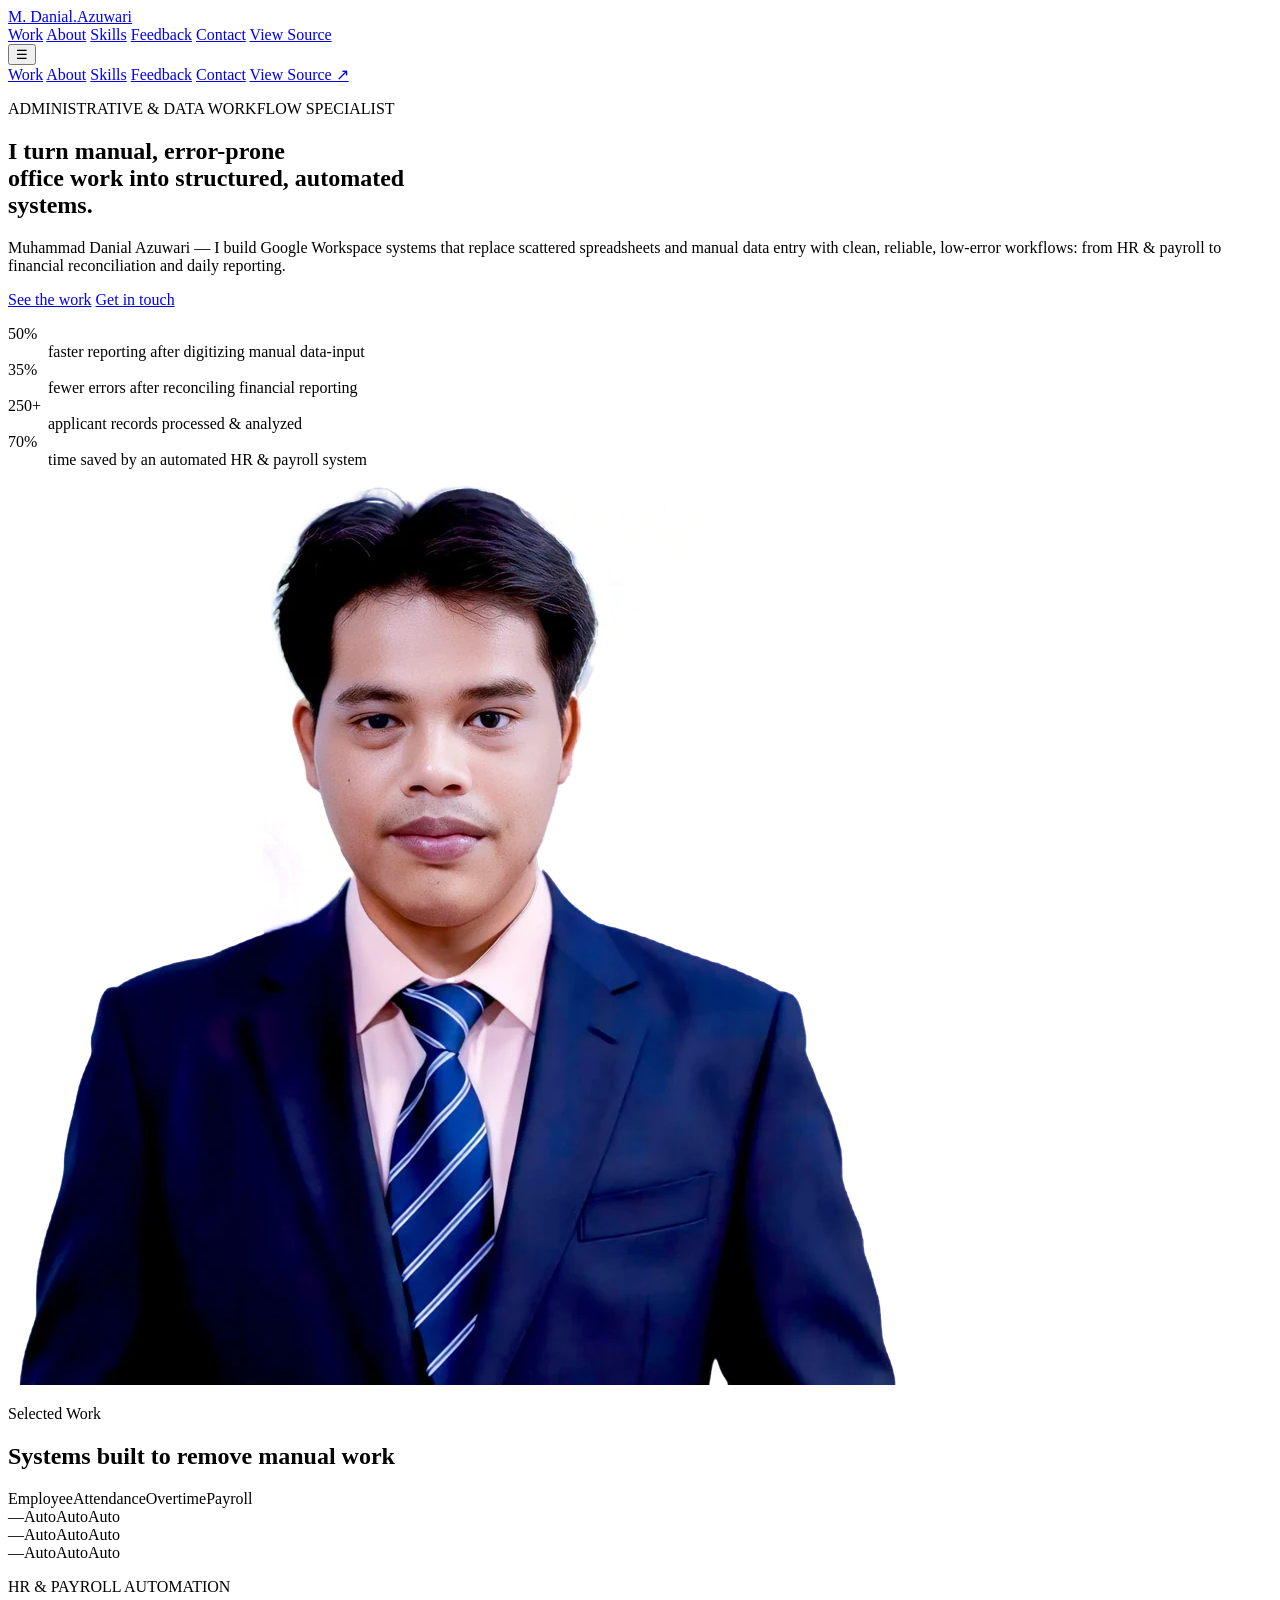
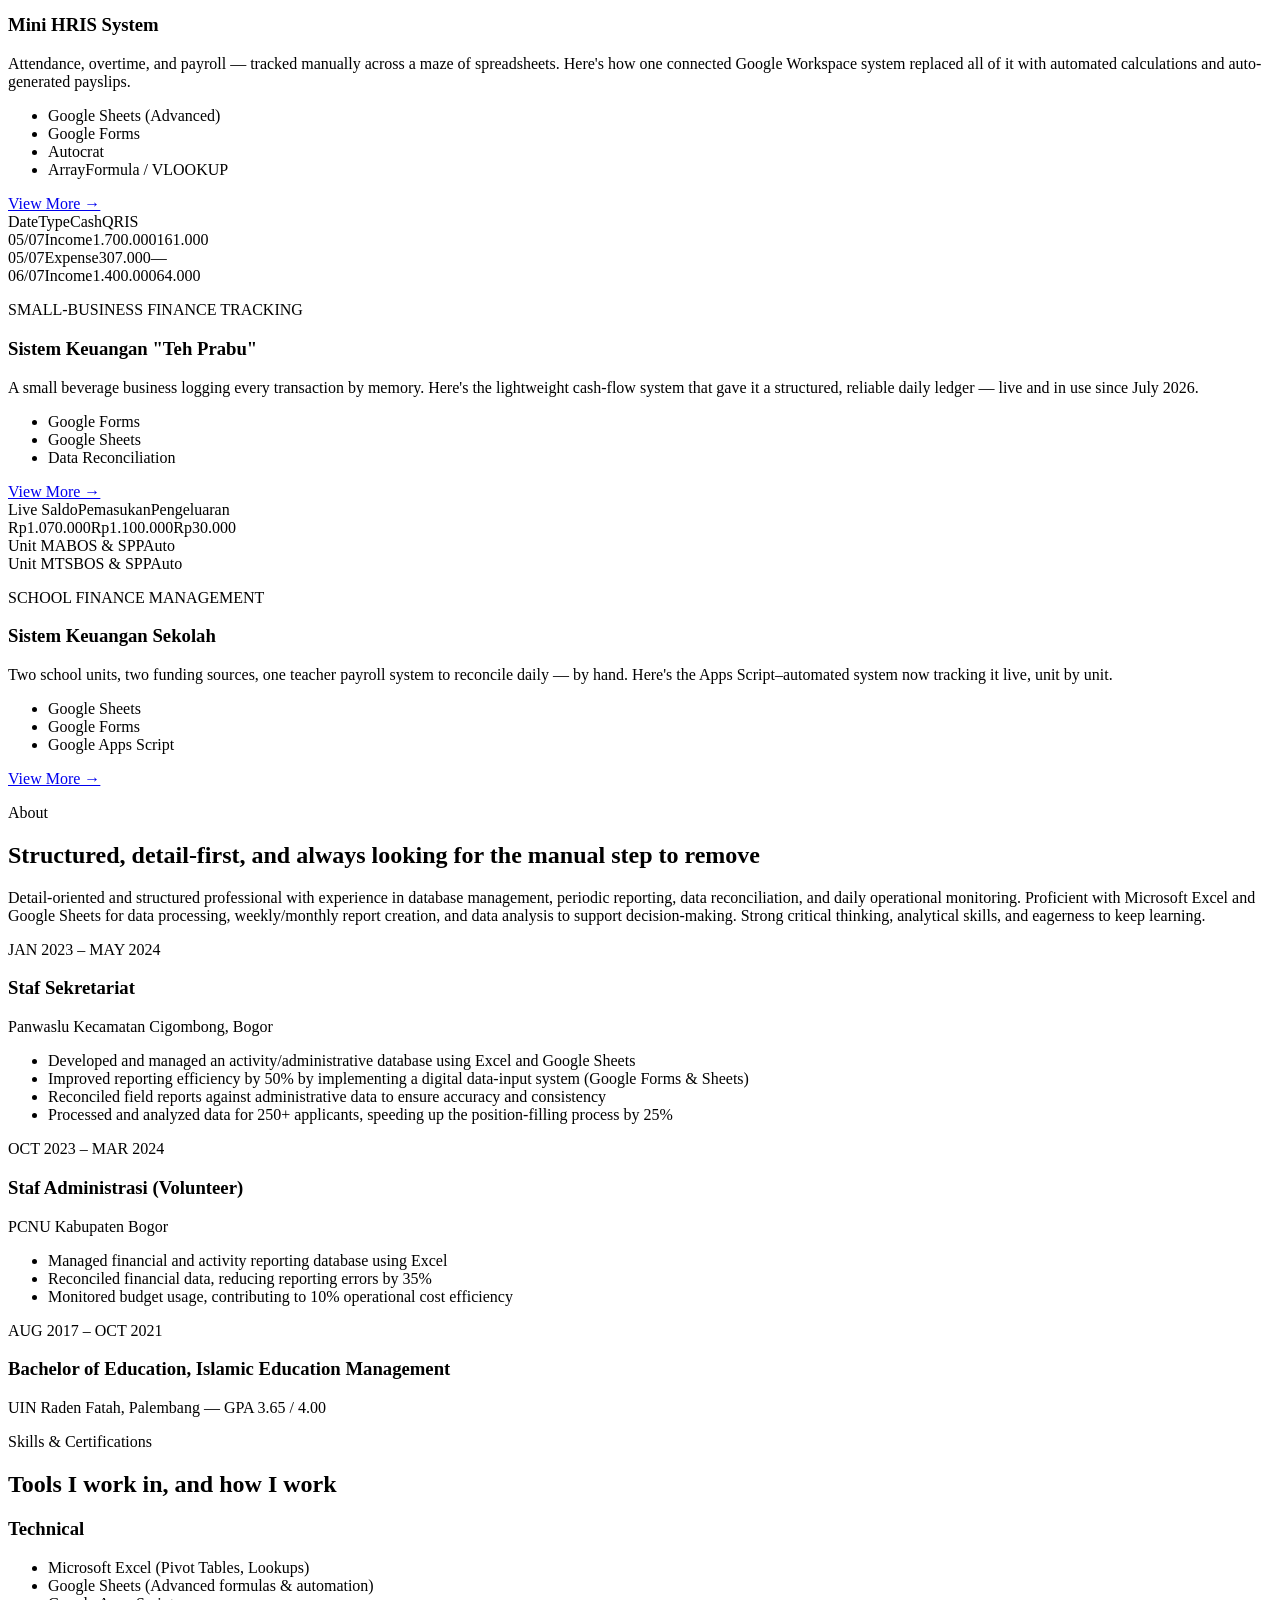
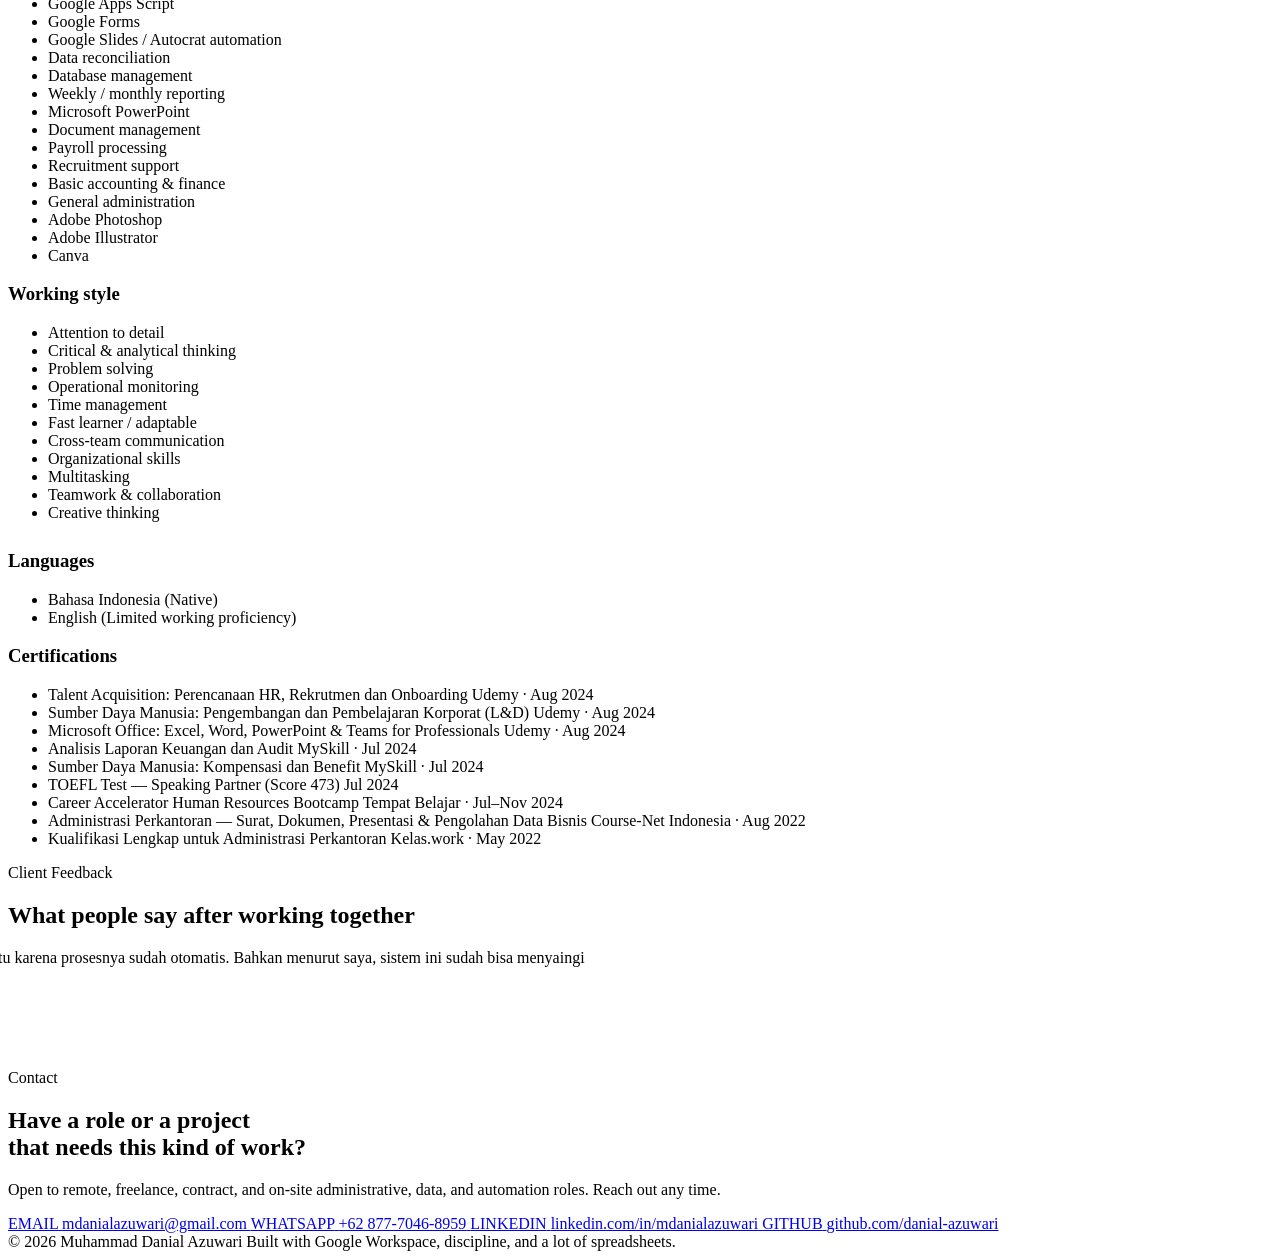
==== commit 5d2e5512: "Create index.html" ====
--- a/index.html
+++ b/index.html
@@ -8,486 +8,7 @@
 <link rel="preconnect" href="https://fonts.googleapis.com">
 <link rel="preconnect" href="https://fonts.gstatic.com" crossorigin>
 <link href="https://fonts.googleapis.com/css2?family=Fraunces:opsz,wght@9..144,400;9..144,500;9..144,600;9..144,700&family=Inter:wght@400;500;600;700&family=IBM+Plex+Mono:wght@400;500&display=swap" rel="stylesheet">
-<style>/* ============================================
-   Design tokens
-   ============================================ */
-:root{
-  --ink: #14181C;
-  --ink-soft: #444B4E;
-  --paper: #F3F4EF;
-  --paper-alt: #ECEEE6;
-  --card: #FFFFFF;
-  --line: #DBDACC;
-  --accent: #1F6F5C;
-  --accent-deep: #164F42;
-  --amber: #C97A2B;
-  --amber-soft: #F3D9B8;
-
-  --font-display: 'Fraunces', serif;
-  --font-body: 'Inter', sans-serif;
-  --font-mono: 'IBM Plex Mono', monospace;
-
-  --radius: 10px;
-  --wrap: 1120px;
-}
-
-*{ box-sizing: border-box; }
-html{ scroll-behavior: smooth; }
-body{
-  margin:0;
-  background: var(--paper);
-  color: var(--ink);
-  font-family: var(--font-body);
-  font-size: 16px;
-  line-height: 1.6;
-  -webkit-font-smoothing: antialiased;
-}
-img{ max-width:100%; display:block; }
-a{ color: inherit; text-decoration: none; }
-ul{ list-style:none; margin:0; padding:0; }
-h1,h2,h3,h4{ font-family: var(--font-display); margin:0; font-weight:600; }
-p{ margin:0; }
-
-.wrap{
-  max-width: var(--wrap);
-  margin: 0 auto;
-  padding: 0 28px;
-}
-.mono{ font-family: var(--font-mono); letter-spacing: .04em; }
-
-:focus-visible{
-  outline: 2px solid var(--accent);
-  outline-offset: 3px;
-}
-
-@media (prefers-reduced-motion: reduce){
-  *{ animation: none !important; transition: none !important; }
-  html{ scroll-behavior: auto; }
-}
-
-/* subtle paper grain to keep the flat paper background from feeling sterile */
-.grain{
-  position: fixed; inset:0; pointer-events:none; z-index: 1;
-  opacity: .035; mix-blend-mode: multiply;
-  background-image: radial-gradient(circle, #000 1px, transparent 1px);
-  background-size: 3px 3px;
-}
-
-/* ============================================
-   Header
-   ============================================ */
-.site-header{
-  position: sticky; top:0; z-index: 50;
-  background: rgba(243,244,239,.86);
-  backdrop-filter: blur(8px);
-  border-bottom: 1px solid var(--line);
-}
-.header-row{
-  display:flex; align-items:center; justify-content:space-between;
-  height: 68px;
-}
-.brand{
-  font-family: var(--font-display);
-  font-weight: 600;
-  font-size: 1.05rem;
-}
-.brand span{ color: var(--amber); }
-.nav{ display:flex; gap: 32px; }
-.nav a{
-  font-size: .92rem; font-weight: 500; color: var(--ink-soft);
-  position:relative; padding: 4px 0; margin-left: 32px;
-}
-.nav a:first-child{ margin-left: 0; }
-.nav a:hover{ color: var(--ink); }
-.nav a::after{
-  content:''; position:absolute; left:0; right:100%; bottom:0; height:1px;
-  background: var(--accent); transition: right .2s ease;
-}
-.nav a:hover::after{ right:0; }
-
-.nav-toggle{
-  display:none; align-items:center; justify-content:center;
-  width:38px; height:38px; background:none; border:1px solid var(--line); border-radius:8px;
-  cursor:pointer; padding:0; font-size: 1.2rem; color: var(--ink); line-height:1;
-}
-.nav-mobile{
-  display:none; flex-direction:column; gap:2px;
-  border-top:1px solid var(--line);
-  background: var(--paper);
-}
-.nav-mobile a{
-  padding: 14px 28px; font-weight:500; border-bottom:1px solid var(--line);
-}
-.nav-mobile.open{ display:flex; }
-
-@media (max-width: 760px){
-  .nav{ display:none; }
-  .nav-toggle{ display:flex; }
-}
-
-/* ============================================
-   Hero
-   ============================================ */
-.hero{
-  position: relative;
-  padding: 108px 0 84px;
-  overflow: hidden;
-}
-.hero-grid{
-  position:absolute; inset:0;
-  background-image:
-    linear-gradient(var(--line) 1px, transparent 1px),
-    linear-gradient(90deg, var(--line) 1px, transparent 1px);
-  background-size: 64px 64px;
-  -webkit-mask-image: radial-gradient(ellipse 70% 60% at 60% 20%, #000 0%, transparent 75%);
-  mask-image: radial-gradient(ellipse 70% 60% at 60% 20%, #000 0%, transparent 75%);
-  opacity: .6;
-}
-.hero-inner{ position:relative; z-index:2; }
-.hero-photo{
-  width: 132px; height: 132px;
-  border-radius: 50%;
-  overflow: hidden;
-  margin-bottom: 28px;
-  background: var(--card);
-  border: 1px solid var(--line);
-  box-shadow: 0 1px 0 var(--card), 0 0 0 6px var(--paper-alt);
-}
-.hero-photo img{
-  width:100%; height:100%; object-fit: cover; object-position: top center;
-  display:block;
-}
-.eyebrow{
-  display:inline-block;
-  font-size: .78rem;
-  color: var(--accent-deep);
-  background: var(--card);
-  border: 1px solid var(--line);
-  padding: 6px 12px;
-  border-radius: 999px;
-  margin-bottom: 28px;
-}
-.hero-title{
-  font-size: clamp(2.1rem, 5vw, 3.6rem);
-  line-height: 1.12;
-  letter-spacing: -.01em;
-  max-width: 15ch;
-}
-.hero-title .mark{
-  background: linear-gradient(180deg, transparent 62%, var(--amber-soft) 62%);
-  padding: 0 2px;
-}
-.hero-lede{
-  margin-top: 26px;
-  max-width: 54ch;
-  font-size: 1.08rem;
-  color: var(--ink-soft);
-}
-.hero-cta{
-  display:flex; gap:14px; margin-top: 36px; flex-wrap: wrap;
-}
-.btn{
-  display:inline-flex; align-items:center; justify-content:center;
-  padding: 13px 24px; border-radius: 999px;
-  font-weight: 600; font-size: .95rem;
-  transition: transform .15s ease, background .15s ease, color .15s ease;
-  border: 1px solid transparent;
-}
-.btn-primary{
-  background: var(--ink); color: var(--paper);
-}
-.btn-primary:hover{ transform: translateY(-2px); background: var(--accent-deep); }
-.btn-ghost{
-  border-color: var(--ink);
-  color: var(--ink);
-}
-.btn-ghost:hover{ transform: translateY(-2px); background: var(--card); }
-
-.hero-stats{
-  display:grid; grid-template-columns: repeat(4, 1fr);
-  gap: 20px; margin: 64px 0 0; padding: 32px 0 0;
-  border-top: 1px solid var(--line);
-}
-.stat dt{
-  font-size: 1.7rem; color: var(--accent-deep); font-weight:600;
-}
-.stat dd{
-  margin: 6px 0 0; font-size: .86rem; color: var(--ink-soft); line-height:1.4;
-}
-
-@media (max-width: 760px){
-  .hero{ padding: 84px 0 56px; }
-  .hero-stats{ grid-template-columns: repeat(2, 1fr); row-gap: 32px; }
-}
-
-/* ============================================
-   Sections (shared)
-   ============================================ */
-.section{ padding: 92px 0; }
-.section-alt{ background: var(--paper-alt); }
-.section-dark{ background: var(--ink); color: #EDEEE7; }
-.section-label{
-  font-size: .8rem; color: var(--accent-deep); margin-bottom: 14px;
-}
-.section-label.light{ color: var(--amber-soft); }
-.section-title{
-  font-size: clamp(1.6rem, 3.4vw, 2.4rem);
-  max-width: 22ch; line-height: 1.2; margin-bottom: 48px;
-}
-.section-title.light{ color: #fff; }
-
-/* ============================================
-   Projects
-   ============================================ */
-.project-list{ display:flex; flex-direction:column; gap: 64px; }
-.project-card{
-  display:grid; grid-template-columns: 0.9fr 1.1fr; gap: 48px;
-  align-items:start;
-  background: var(--card);
-  border: 1px solid var(--line);
-  border-radius: var(--radius);
-  padding: 8px;
-}
-.project-card-reverse{ grid-template-columns: 1.1fr 0.9fr; }
-.project-card-reverse .project-media{ order:2; }
-.project-card-reverse .project-body{ order:1; }
-
-.project-media{
-  background: var(--paper);
-  border-radius: calc(var(--radius) - 4px);
-  padding: 28px;
-  align-self: stretch;
-  display:flex; align-items:center;
-}
-.sheet-mock{
-  width:100%;
-  border:1px solid var(--line);
-  border-radius: 6px;
-  overflow:hidden;
-  background: var(--card);
-  font-family: var(--font-mono);
-  font-size: .72rem;
-}
-.sheet-row{
-  display:flex; width:100%;
-  border-bottom:1px solid var(--line);
-}
-.sheet-row:last-child{ border-bottom:none; }
-.sheet-row span{
-  flex: 1 1 25%; width:25%;
-  padding: 10px 10px; border-right: 1px solid var(--line);
-  overflow:hidden; text-overflow: ellipsis; white-space:nowrap;
-}
-.sheet-row span:last-child{ border-right:none; }
-.sheet-head{ background: var(--ink); color: var(--paper); font-weight:600; }
-.sheet-row .hl{ background: var(--amber-soft); color: var(--accent-deep); font-weight:600; }
-.sheet-row .tag-in{ color: var(--accent-deep); font-weight:600; }
-.sheet-row .tag-out{ color: #A14A2A; font-weight:600; }
-
-.project-body{ padding: 36px 36px 36px 8px; }
-.project-card-reverse .project-body{ padding: 36px 8px 36px 36px; }
-.project-tag{ font-size: .74rem; color: var(--accent-deep); margin-bottom: 10px; }
-.project-body h3{ font-size: 1.5rem; margin-bottom: 14px; }
-.project-desc{ color: var(--ink-soft); margin-bottom: 22px; }
-.project-detail{ margin-bottom: 18px; }
-.project-detail h4{
-  font-family: var(--font-body); font-size: .78rem; text-transform: uppercase;
-  letter-spacing: .06em; color: var(--ink-soft); margin-bottom: 6px; font-weight:600;
-}
-.project-detail p{ font-size: .95rem; }
-.tool-tags{
-  display:flex; flex-wrap:wrap; gap:8px; margin: 22px 0 16px;
-}
-.tool-tags li{
-  font-size: .78rem; padding: 6px 12px; border-radius: 999px;
-  background: var(--paper-alt); border: 1px solid var(--line); color: var(--ink-soft);
-}
-.project-evidence{
-  font-size: .82rem; color: var(--accent-deep); font-style: italic;
-}
-
-@media (max-width: 860px){
-  .project-card, .project-card-reverse{
-    grid-template-columns: 1fr;
-  }
-  .project-card-reverse .project-media, .project-card-reverse .project-body{ order:initial; }
-  .project-body, .project-card-reverse .project-body{ padding: 8px 20px 28px; }
-}
-
-/* ============================================
-   About / timeline
-   ============================================ */
-.about-summary{
-  max-width: 68ch; font-size: 1.05rem; color: var(--ink-soft); margin-bottom: 56px;
-}
-.timeline{ display:flex; flex-direction:column; }
-.timeline-item{
-  padding: 28px 0; border-top: 1px solid var(--line);
-  display:grid; grid-template-columns: 200px 1fr; gap: 24px;
-}
-.timeline-item:last-child{ border-bottom: 1px solid var(--line); }
-.timeline-date{ font-size: .78rem; color: var(--accent-deep); padding-top: 4px; }
-.timeline-item h3{ font-size: 1.15rem; margin-bottom: 4px; }
-.timeline-org{ color: var(--ink-soft); font-size: .92rem; margin-bottom: 12px; }
-.timeline-item ul{ display:flex; flex-direction:column; gap:6px; }
-.timeline-item li{
-  font-size: .92rem; color: var(--ink-soft); position:relative; padding-left: 16px;
-}
-.timeline-item li::before{
-  content:''; position:absolute; left:0; top: .6em; width:5px; height:5px;
-  background: var(--amber); border-radius:50%;
-}
-
-@media (max-width: 700px){
-  .timeline-item{ grid-template-columns: 1fr; gap:8px; }
-}
-
-/* ============================================
-   Skills & Certifications
-   ============================================ */
-.skills-grid{
-  display:grid; grid-template-columns: repeat(3, 1fr); gap: 40px;
-}
-.skills-heading{
-  font-family: var(--font-body); font-size: .82rem; text-transform: uppercase;
-  letter-spacing: .06em; color: var(--ink-soft); margin-bottom: 18px; font-weight:700;
-}
-.pill-list{ display:flex; flex-direction:column; gap:10px; }
-.pill-list li{
-  font-size: .92rem; padding: 10px 14px;
-  background: var(--card); border: 1px solid var(--line); border-radius: 8px;
-}
-.cert-list{ display:flex; flex-direction:column; gap:16px; }
-.cert-list li{
-  display:flex; flex-direction:column; gap: 4px;
-  padding-bottom: 16px; border-bottom: 1px solid var(--line);
-}
-.cert-list li:last-child{ border-bottom:none; padding-bottom:0; }
-.cert-name{ font-size: .92rem; font-weight:600; }
-.cert-meta{ font-size: .74rem; color: var(--accent-deep); }
-
-@media (max-width: 860px){
-  .skills-grid{ grid-template-columns: 1fr; gap: 44px; }
-}
-
-/* ============================================
-   Contact
-   ============================================ */
-.contact-lede{
-  max-width: 52ch; color: #C7CABF; margin-bottom: 48px; font-size: 1.02rem;
-}
-.contact-grid{
-  display:grid; grid-template-columns: repeat(4, 1fr); gap: 16px;
-}
-.contact-card{
-  display:flex; flex-direction:column; gap:10px;
-  padding: 24px; border-radius: var(--radius);
-  border: 1px solid rgba(237,238,231,.18);
-  transition: background .15s ease, transform .15s ease;
-}
-.contact-card:hover{ background: rgba(237,238,231,.06); transform: translateY(-2px); }
-.contact-label{ font-size: .72rem; color: var(--amber-soft); }
-.contact-value{ font-size: .95rem; font-weight:600; word-break: break-word; }
-
-@media (max-width: 860px){
-  .contact-grid{ grid-template-columns: repeat(2, 1fr); }
-}
-@media (max-width: 520px){
-  .contact-grid{ grid-template-columns: 1fr; }
-}
-
-/* ============================================
-   Project media hint + clickability
-   ============================================ */
-.project-card{ cursor: pointer; transition: box-shadow .15s ease, transform .15s ease; }
-.project-card:hover{ box-shadow: 0 8px 28px rgba(20,24,28,.08); transform: translateY(-2px); }
-.project-card:focus-visible{ outline: 2px solid var(--accent); outline-offset: 4px; }
-.project-media{ position: relative; }
-.media-hint{
-  position:absolute; right: 14px; bottom: 10px;
-  font-size: .68rem; color: var(--accent-deep);
-  background: var(--card); border: 1px solid var(--line);
-  padding: 4px 10px; border-radius: 999px;
-  opacity: 0; transform: translateY(4px);
-  transition: opacity .15s ease, transform .15s ease;
-}
-.project-card:hover .media-hint,
-.project-card:focus-visible .media-hint{ opacity: 1; transform: translateY(0); }
-
-/* ============================================
-   Gallery modal
-   ============================================ */
-.modal-overlay{
-  position: fixed; inset:0; z-index: 100;
-  background: rgba(20,24,28,.55);
-  display:flex; align-items:center; justify-content:center;
-  padding: 24px;
-}
-.modal{
-  background: var(--card); border-radius: var(--radius);
-  max-width: 720px; width:100%; max-height: 82vh; overflow-y:auto;
-  padding: 32px; position:relative;
-}
-.modal h3{ font-size: 1.3rem; margin-bottom: 20px; padding-right: 32px; }
-.modal-close{
-  position:absolute; top:20px; right:20px;
-  width:32px; height:32px; border-radius:50%;
-  border: 1px solid var(--line); background: var(--paper);
-  cursor:pointer; font-size: .9rem; color: var(--ink);
-}
-.modal-empty{
-  border: 1px dashed var(--line); border-radius: 8px;
-  padding: 36px 24px; text-align:center; color: var(--ink-soft);
-}
-.modal-empty p.mono{ font-size: .78rem; color: var(--accent-deep); margin-bottom: 10px; }
-.modal-body{ display:grid; grid-template-columns: repeat(2, 1fr); gap:16px; }
-.modal-figure{ margin:0; }
-.modal-figure img{ border-radius: 8px; border: 1px solid var(--line); }
-.modal-figure figcaption{ font-size: .8rem; color: var(--ink-soft); margin-top:6px; }
-@media (max-width: 600px){ .modal-body{ grid-template-columns: 1fr; } }
-
-/* ============================================
-   Testimonials
-   ============================================ */
-.testimonial-grid{
-  display:grid; grid-template-columns: repeat(2, 1fr); gap: 24px;
-}
-.testimonial-card{
-  margin:0; background: var(--card); border: 1px solid var(--line);
-  border-radius: var(--radius); padding: 28px;
-}
-.testimonial-quote{
-  font-family: var(--font-display); font-size: 1.1rem; line-height:1.45;
-  margin-bottom: 18px;
-}
-.testimonial-card footer{ display:flex; flex-direction:column; gap:2px; }
-.testimonial-name{ font-weight:600; font-size: .92rem; }
-.testimonial-role{ font-size: .74rem; color: var(--accent-deep); }
-.testimonial-empty{
-  grid-column: 1 / -1;
-  border: 1px dashed var(--line); border-radius: var(--radius);
-  padding: 40px 28px; text-align:center; color: var(--ink-soft);
-  background: var(--card);
-}
-.testimonial-empty p.mono{ font-size: .78rem; color: var(--accent-deep); margin-bottom: 10px; }
-.testimonial-empty p:last-child{ max-width: 52ch; margin: 0 auto; }
-
-@media (max-width: 700px){
-  .testimonial-grid{ grid-template-columns: 1fr; }
-}
-
-/* ============================================
-   Footer
-   ============================================ */
-.site-footer{
-  padding: 28px 0; border-top: 1px solid var(--line);
-  background: var(--paper);
-}
-.footer-row{
-  display:flex; justify-content:space-between; flex-wrap:wrap; gap:8px;
-  font-size: .78rem; color: var(--ink-soft);
-}
-</style>
+<link rel="stylesheet" href="styles.css">
 </head>
 <body>
 
@@ -502,6 +23,7 @@
       <a href="#skills">Skills</a>
       <a href="#testimonials">Feedback</a>
       <a href="#contact">Contact</a>
+      <a href="https://github.com/danial-azuwari/MDanialAzuwari" target="_blank" rel="noopener" class="nav-source mono">View Source</a>
     </nav>
     <button class="nav-toggle" id="navToggle" aria-label="Toggle menu" aria-expanded="false">
       <span aria-hidden="true">☰</span>
@@ -513,6 +35,7 @@
     <a href="#skills">Skills</a>
     <a href="#testimonials">Feedback</a>
     <a href="#contact">Contact</a>
+    <a href="https://github.com/danial-azuwari/MDanialAzuwari" target="_blank" rel="noopener">View Source ↗</a>
   </nav>
 </header>
 
@@ -522,39 +45,42 @@
   <section id="home" class="hero">
     <div class="hero-grid" aria-hidden="true"></div>
     <div class="wrap hero-inner">
-      <div class="hero-photo"><img src="assets/profile.webp" alt="Muhammad Danial Azuwari"></div>
-      <p class="eyebrow mono">ADMINISTRATIVE &amp; DATA WORKFLOW SPECIALIST</p>
-      <h1 class="hero-title">
-        I turn manual, error-prone<br>
-        office work into <span class="mark">structured, automated<br>systems.</span>
-      </h1>
-      <p class="hero-lede">
-        Muhammad Danial Azuwari — I build Google Workspace systems that replace scattered spreadsheets
-        and manual data entry with clean, reliable, low-error workflows: from HR &amp; payroll to
-        financial reconciliation and daily reporting.
-      </p>
-      <div class="hero-cta">
-        <a href="#work" class="btn btn-primary">See the work</a>
-        <a href="#contact" class="btn btn-ghost">Get in touch</a>
+      <div class="hero-content">
+        <p class="eyebrow mono">ADMINISTRATIVE &amp; DATA WORKFLOW SPECIALIST</p>
+        <h1 class="hero-title">
+          I turn manual, error-prone<br>
+          office work into <span class="mark">structured, automated<br>systems.</span>
+        </h1>
+        <p class="hero-lede">
+          Muhammad Danial Azuwari — I build Google Workspace systems that replace scattered spreadsheets
+          and manual data entry with clean, reliable, low-error workflows: from HR &amp; payroll to
+          financial reconciliation and daily reporting.
+        </p>
+        <div class="hero-cta">
+          <a href="#work" class="btn btn-primary">See the work</a>
+          <a href="#contact" class="btn btn-ghost">Get in touch</a>
+        </div>
+        <dl class="hero-stats">
+          <div class="stat">
+            <dt class="mono">50%</dt>
+            <dd>faster reporting after digitizing manual data-input</dd>
+          </div>
+          <div class="stat">
+            <dt class="mono">35%</dt>
+            <dd>fewer errors after reconciling financial reporting</dd>
+          </div>
+          <div class="stat">
+            <dt class="mono">250+</dt>
+            <dd>applicant records processed &amp; analyzed</dd>
+          </div>
+          <div class="stat">
+            <dt class="mono">70%</dt>
+            <dd>time saved by an automated HR &amp; payroll system</dd>
+          </div>
+        </dl>
       </div>
-      <dl class="hero-stats">
-        <div class="stat">
-          <dt class="mono">50%</dt>
-          <dd>faster reporting after digitizing manual data-input</dd>
-        </div>
-        <div class="stat">
-          <dt class="mono">35%</dt>
-          <dd>fewer errors after reconciling financial reporting</dd>
-        </div>
-        <div class="stat">
-          <dt class="mono">250+</dt>
-          <dd>applicant records processed &amp; analyzed</dd>
-        </div>
-        <div class="stat">
-          <dt class="mono">70%</dt>
-          <dd>time saved by an automated HR &amp; payroll system</dd>
-        </div>
-      </dl>
+
+      <div class="hero-photo"><img src="assets/profile.webp" alt="Muhammad Danial Azuwari" loading="eager"></div>
     </div>
   </section>
 
@@ -567,7 +93,7 @@
       <div class="project-list">
 
         <!-- PROJECT 1 -->
-        <article class="project-card" data-project="hris" tabindex="0" role="button" aria-haspopup="dialog">
+        <article class="project-card" data-project="hris">
           <div class="project-media" aria-hidden="true">
             <div class="sheet-mock">
               <div class="sheet-row sheet-head">
@@ -577,53 +103,31 @@
               <div class="sheet-row"><span>—</span><span>Auto</span><span>Auto</span><span class="hl">Auto</span></div>
               <div class="sheet-row"><span>—</span><span>Auto</span><span>Auto</span><span class="hl">Auto</span></div>
             </div>
-            <span class="media-hint mono">VIEW GALLERY →</span>
           </div>
           <div class="project-body">
             <p class="project-tag mono">HR &amp; PAYROLL AUTOMATION</p>
             <h3>Mini HRIS System</h3>
             <p class="project-desc">
-              A Google Workspace–based HR system that replaces manual attendance sheets, overtime logs,
-              and payroll calculation with one connected workflow — built as a simulation of a real
-              small-company HRIS.
+              Attendance, overtime, and payroll — tracked manually across a maze of spreadsheets.
+              Here's how one connected Google Workspace system replaced all of it with automated
+              calculations and auto-generated payslips.
             </p>
-
-            <div class="project-detail">
-              <h4>The problem</h4>
-              <p>Attendance, overtime, and payroll were tracked manually and separately, which meant slow
-                processing, inconsistent data between sheets, and payroll calculations prone to human error.</p>
-            </div>
-            <div class="project-detail">
-              <h4>What I built</h4>
-              <p>Google Forms for attendance, overtime requests, and new-employee data feeding into a
-                structured Sheets backend (separated raw vs. processed data). ArrayFormula and VLOOKUP
-                automatically calculate lateness, overtime hours, and full payroll — base salary, allowances,
-                bonuses, overtime pay, minus late-penalty deductions. Autocrat + Google Slides auto-generate
-                printable ID cards and payslips, feeding an HR monitoring dashboard.</p>
-            </div>
-            <div class="project-detail">
-              <h4>Result</h4>
-              <p>Cuts processing time by an estimated <strong>70%</strong>, removes manual re-entry between
-                sheets, reduces administrative errors, and scales to a larger headcount without redesigning
-                the system — built modular enough to extend into leave, reimbursement, or performance review
-                tracking later.</p>
-            </div>
 
             <ul class="tool-tags">
               <li>Google Sheets (Advanced)</li>
               <li>Google Forms</li>
-              <li>Google Slides</li>
               <li>Autocrat</li>
               <li>ArrayFormula / VLOOKUP</li>
-              <li>Dashboard Design</li>
             </ul>
 
-            <p class="project-evidence">Full documented case study, workflow diagrams &amp; dashboard preview available on request.</p>
+            <div class="project-view-more">
+              <a class="view-more-link" href="projects/mini-hris.html" target="_blank" rel="noopener">View More →</a>
+            </div>
           </div>
         </article>
 
         <!-- PROJECT 2 -->
-        <article class="project-card project-card-reverse" data-project="tehprabu" tabindex="0" role="button" aria-haspopup="dialog">
+        <article class="project-card project-card-reverse" data-project="tehprabu">
           <div class="project-media" aria-hidden="true">
             <div class="sheet-mock">
               <div class="sheet-row sheet-head">
@@ -633,35 +137,15 @@
               <div class="sheet-row"><span>05/07</span><span class="tag-out">Expense</span><span class="hl">307.000</span><span>—</span></div>
               <div class="sheet-row"><span>06/07</span><span class="tag-in">Income</span><span>1.400.000</span><span>64.000</span></div>
             </div>
-            <span class="media-hint mono">VIEW GALLERY →</span>
           </div>
           <div class="project-body">
             <p class="project-tag mono">SMALL-BUSINESS FINANCE TRACKING</p>
             <h3>Sistem Keuangan "Teh Prabu"</h3>
             <p class="project-desc">
-              A daily cash-flow tracking system for a small beverage (es &amp; minuman) business, built so
-              a non-technical operator can log every transaction in seconds while the backend stays
-              structured and analysis-ready.
+              A small beverage business logging every transaction by memory. Here's the lightweight
+              cash-flow system that gave it a structured, reliable daily ledger — live and in use
+              since July 2026.
             </p>
-
-            <div class="project-detail">
-              <h4>The problem</h4>
-              <p>Daily income and expenses — split across cash and QRIS payments, plus itemized stock,
-                operational, and savings spending — were being tracked informally, making it hard to see
-                real daily profit or where money was going.</p>
-            </div>
-            <div class="project-detail">
-              <h4>What I built</h4>
-              <p>A Google Form for daily transaction entry (income/expense, cash vs. QRIS split, itemized
-                notes) that logs directly into a structured Google Sheets ledger — separating income,
-                itemized expenses, savings allocation, and operational costs per day.</p>
-            </div>
-            <div class="project-detail">
-              <h4>Result</h4>
-              <p>Live, real transaction data logged daily since July 2026, with a clean structure ready for
-                weekly/monthly summary reporting — the same reconciliation discipline shown in the
-                Mini HRIS System, applied here to a real small business.</p>
-            </div>
 
             <ul class="tool-tags">
               <li>Google Forms</li>
@@ -669,7 +153,41 @@
               <li>Data Reconciliation</li>
             </ul>
 
-            <p class="project-evidence">Live spreadsheet with real transaction data, in active use.</p>
+            <div class="project-view-more">
+              <a class="view-more-link" href="projects/teh-prabu.html" target="_blank" rel="noopener">View More →</a>
+            </div>
+          </div>
+        </article>
+
+        <!-- PROJECT 3 -->
+        <article class="project-card" data-project="sekolah">
+          <div class="project-media" aria-hidden="true">
+            <div class="sheet-mock">
+              <div class="sheet-row sheet-head">
+                <span>Live Saldo</span><span>Pemasukan</span><span>Pengeluaran</span>
+              </div>
+              <div class="sheet-row"><span class="hl">Rp1.070.000</span><span>Rp1.100.000</span><span>Rp30.000</span></div>
+              <div class="sheet-row"><span>Unit MA</span><span class="tag-in">BOS &amp; SPP</span><span>Auto</span></div>
+              <div class="sheet-row"><span>Unit MTS</span><span class="tag-in">BOS &amp; SPP</span><span>Auto</span></div>
+            </div>
+          </div>
+          <div class="project-body">
+            <p class="project-tag mono">SCHOOL FINANCE MANAGEMENT</p>
+            <h3>Sistem Keuangan Sekolah</h3>
+            <p class="project-desc">
+              Two school units, two funding sources, one teacher payroll system to reconcile daily —
+              by hand. Here's the Apps Script–automated system now tracking it live, unit by unit.
+            </p>
+
+            <ul class="tool-tags">
+              <li>Google Sheets</li>
+              <li>Google Forms</li>
+              <li>Google Apps Script</li>
+            </ul>
+
+            <div class="project-view-more">
+              <a class="view-more-link" href="projects/sistem-keuangan-sekolah.html" target="_blank" rel="noopener">View More →</a>
+            </div>
           </div>
         </article>
 
@@ -733,12 +251,21 @@
           <ul class="pill-list">
             <li>Microsoft Excel (Pivot Tables, Lookups)</li>
             <li>Google Sheets (Advanced formulas &amp; automation)</li>
+            <li>Google Apps Script</li>
             <li>Google Forms</li>
             <li>Google Slides / Autocrat automation</li>
             <li>Data reconciliation</li>
             <li>Database management</li>
             <li>Weekly / monthly reporting</li>
             <li>Microsoft PowerPoint</li>
+            <li>Document management</li>
+            <li>Payroll processing</li>
+            <li>Recruitment support</li>
+            <li>Basic accounting &amp; finance</li>
+            <li>General administration</li>
+            <li>Adobe Photoshop</li>
+            <li>Adobe Illustrator</li>
+            <li>Canva</li>
           </ul>
         </div>
         <div class="skills-col">
@@ -751,12 +278,29 @@
             <li>Time management</li>
             <li>Fast learner / adaptable</li>
             <li>Cross-team communication</li>
+            <li>Organizational skills</li>
+            <li>Multitasking</li>
+            <li>Teamwork &amp; collaboration</li>
+            <li>Creative thinking</li>
+          </ul>
+          <h3 class="skills-heading" style="margin-top:28px;">Languages</h3>
+          <ul class="pill-list">
+            <li>Bahasa Indonesia (Native)</li>
+            <li>English (Limited working proficiency)</li>
           </ul>
         </div>
         <div class="skills-col">
           <h3 class="skills-heading">Certifications</h3>
           <ul class="cert-list">
             <li>
+              <span class="cert-name">Talent Acquisition: Perencanaan HR, Rekrutmen dan Onboarding</span>
+              <span class="cert-meta mono">Udemy · Aug 2024</span>
+            </li>
+            <li>
+              <span class="cert-name">Sumber Daya Manusia: Pengembangan dan Pembelajaran Korporat (L&amp;D)</span>
+              <span class="cert-meta mono">Udemy · Aug 2024</span>
+            </li>
+            <li>
               <span class="cert-name">Microsoft Office: Excel, Word, PowerPoint &amp; Teams for Professionals</span>
               <span class="cert-meta mono">Udemy · Aug 2024</span>
             </li>
@@ -767,6 +311,14 @@
             <li>
               <span class="cert-name">Sumber Daya Manusia: Kompensasi dan Benefit</span>
               <span class="cert-meta mono">MySkill · Jul 2024</span>
+            </li>
+            <li>
+              <span class="cert-name">TOEFL Test — Speaking Partner (Score 473)</span>
+              <span class="cert-meta mono">Jul 2024</span>
+            </li>
+            <li>
+              <span class="cert-name">Career Accelerator Human Resources Bootcamp</span>
+              <span class="cert-meta mono">Tempat Belajar · Jul–Nov 2024</span>
             </li>
             <li>
               <span class="cert-name">Administrasi Perkantoran — Surat, Dokumen, Presentasi &amp; Pengolahan Data Bisnis</span>
@@ -790,9 +342,8 @@
 
       <div class="testimonial-grid" id="testimonialGrid">
         <div class="testimonial-empty">
-          <p class="mono">TESTIMONI BELUM DITAMBAHKAN</p>
-          <p>Belum ada feedback klien yang dipasang di sini. Testimoni asli (dengan izin dari pemberinya) akan
-            ditambahkan begitu tersedia — bagian ini sengaja tidak diisi kutipan buatan.</p>
+          <p class="mono">AWAITING TESTIMONIALS</p>
+          <p>Real client feedback will be added here as testimonials become available.</p>
         </div>
       </div>
     </div>
@@ -827,14 +378,6 @@
       </div>
     </div>
   </section>
-  <!-- PROJECT GALLERY MODAL -->
-  <div class="modal-overlay" id="modalOverlay" hidden>
-    <div class="modal" role="dialog" aria-modal="true" aria-labelledby="modalTitle">
-      <button class="modal-close" id="modalClose" aria-label="Close gallery">✕</button>
-      <h3 id="modalTitle"></h3>
-      <div class="modal-body" id="modalBody"></div>
-    </div>
-  </div>
 
 </main>
 
@@ -858,72 +401,123 @@
   }));
 
   /* ============================================
-     Project galleries
-     Add images here once available, e.g.:
-     hris: { title: 'Mini HRIS System', images: [
-       { src: 'assets/hris-dashboard.png', caption: 'HR dashboard overview' },
-       { src: 'assets/hris-idcard.png', caption: 'Auto-generated ID card' }
-     ]}
+     Testimonials — data + automatic carousel
+     Add real, permission-cleared feedback here, e.g.:
+     { quote: 'Sangat membantu...', name: 'Nama Pemberi', role: 'Pemilik, Teh Prabu',
+       project: 'Teh Prabu — Inventory & Sales Management System', link: 'projects/teh-prabu.html' }
      ============================================ */
-  const projectGalleries = {
-    hris: { title: 'Mini HRIS System — Gallery', images: [] },
-    tehprabu: { title: 'Sistem Keuangan "Teh Prabu" — Gallery', images: [] }
-  };
-
-  const modalOverlay = document.getElementById('modalOverlay');
-  const modalTitle = document.getElementById('modalTitle');
-  const modalBody = document.getElementById('modalBody');
-  const modalClose = document.getElementById('modalClose');
-
-  function openGallery(key){
-    const data = projectGalleries[key];
-    if(!data) return;
-    modalTitle.textContent = data.title;
-    if(data.images.length === 0){
-      modalBody.innerHTML = '<div class="modal-empty">'
-        + '<p class="mono">BELUM ADA FOTO / WORKFLOW</p>'
-        + '<p>Screenshot dan diagram workflow untuk project ini belum ditambahkan.</p>'
-        + '</div>';
-    } else {
-      modalBody.innerHTML = data.images.map(img =>
-        '<figure class="modal-figure"><img src="' + img.src + '" alt="' + img.caption + '">'
-        + '<figcaption>' + img.caption + '</figcaption></figure>'
-      ).join('');
+  const testimonials = [
+    {
+      name: 'Kern Timoteus Sinaga',
+      role: 'HR Professional',
+      quote: 'Bagus banget. Kamu bisa menjalankan semuanya tanpa harus mengecek satu per satu karena prosesnya sudah otomatis. Bahkan menurut saya, sistem ini sudah bisa menyaingi beberapa sistem berbayar.',
+      project: 'Mini HRIS Project',
+      link: 'projects/mini-hris.html'
+    },
+    {
+      name: 'Astari Intan',
+      role: 'HR Professional',
+      quote: 'Workflow-nya rapi banget. Kalau punya sistem seperti ini, rasanya pekerjaan jadi jauh lebih tenang karena tidak perlu pusing mengerjakan semuanya secara manual.',
+      project: 'Mini HRIS Project',
+      link: 'projects/mini-hris.html'
+    },
+    {
+      name: 'Mahdi Rifai',
+      role: 'HR Professional',
+      quote: 'Ini bagus. Coba dibuatkan juga untuk kebutuhan lain, sepertinya bisa dikembangkan lebih jauh.',
+      project: 'Mini HRIS Project',
+      link: 'projects/mini-hris.html'
+    },
+    {
+      name: 'Ahmad Fauzi',
+      role: 'Owner, Teh Prabu',
+      quote: 'Sistemnya sangat membantu dan saya sangat puas dengan hasilnya. Untuk kondisi saya yang baru memiliki satu toko, sistem ini mungkin terasa terlalu besar. Namun jika sudah memiliki banyak cabang, saya bisa melihat bagaimana sistem ini akan sangat membantu mengelola dan memantau seluruh outlet.',
+      project: 'Teh Prabu — Inventory & Sales Management System',
+      link: 'projects/teh-prabu.html'
+    },
+    {
+      name: 'Nahad Wahdi',
+      role: 'Treasurer & Foundation Representative',
+      quote: 'Sistem ini sangat memudahkan kami dalam mencatat dan melacak setiap transaksi keuangan. Prosesnya juga sederhana karena cukup mengirimkan data melalui form, sementara proses pencatatan dan rekapitulasi berjalan otomatis di belakang layar. Sistem ini sangat membantu kami dalam memantau keuangan dan meningkatkan transparansi pengelolaan dana di yayasan.',
+      project: 'School Financial Management System',
+      link: 'projects/sistem-keuangan-sekolah.html'
     }
-    modalOverlay.hidden = false;
-    document.body.style.overflow = 'hidden';
-  }
-  function closeGallery(){
-    modalOverlay.hidden = true;
-    document.body.style.overflow = '';
-  }
-
-  document.querySelectorAll('.project-card').forEach(card => {
-    card.addEventListener('click', () => openGallery(card.dataset.project));
-    card.addEventListener('keydown', (e) => {
-      if(e.key === 'Enter' || e.key === ' '){ e.preventDefault(); openGallery(card.dataset.project); }
-    });
-  });
-  modalClose.addEventListener('click', closeGallery);
-  modalOverlay.addEventListener('click', (e) => { if(e.target === modalOverlay) closeGallery(); });
-  document.addEventListener('keydown', (e) => { if(e.key === 'Escape' && !modalOverlay.hidden) closeGallery(); });
-
-  /* ============================================
-     Testimonials
-     Add real, permission-cleared feedback here, e.g.:
-     { quote: 'Sangat membantu...', name: 'Nama Pemberi', role: 'Pemilik, Teh Prabu', project: 'tehprabu' }
-     ============================================ */
-  const testimonials = [];
+  ];
 
   if(testimonials.length > 0){
-    const grid = document.getElementById('testimonialGrid');
-    grid.innerHTML = testimonials.map(t =>
-      '<blockquote class="testimonial-card">'
-      + '<p class="testimonial-quote">“' + t.quote + '”</p>'
-      + '<footer><span class="testimonial-name">' + t.name + '</span>'
-      + '<span class="testimonial-role mono">' + t.role + '</span></footer>'
-      + '</blockquote>'
-    ).join('');
+    const stage = document.getElementById('testimonialGrid');
+    stage.innerHTML = '';
+    const slide = document.createElement('blockquote');
+    slide.className = 'testimonial-card testimonial-stage-slide';
+    stage.appendChild(slide);
+
+    const reduceMotion = window.matchMedia('(prefers-reduced-motion: reduce)').matches;
+    const ENTER_MS = reduceMotion ? 0 : 5000;
+    const PAUSE_MS = reduceMotion ? 6000 : 5000;
+    const EXIT_MS  = reduceMotion ? 0 : 1800;
+    const FADE_MS  = 400; // reduced-motion crossfade duration
+
+    function renderContent(t){
+      slide.innerHTML =
+        '<p class="testimonial-quote">“' + t.quote + '”</p>'
+        + '<footer><span class="testimonial-name">' + t.name + '</span>'
+        + '<span class="testimonial-role mono">' + t.role + '</span></footer>'
+        + '<p class="testimonial-project">Feedback for → '
+        + (t.link ? '<a href="' + t.link + '" target="_blank" rel="noopener">' + t.project + '</a>' : t.project)
+        + '</p>';
+    }
+
+    function setState(state){
+      // state: 'right' | 'center' | 'left'
+      const x = state === 'right' ? '92%' : state === 'left' ? '-92%' : '0%';
+      const op = state === 'center' ? 1 : 0.16;
+      slide.style.transform = 'translateX(-50%) translateX(' + x + ')';
+      slide.style.opacity = op;
+    }
+
+    let index = 0;
+
+    function cycle(){
+      renderContent(testimonials[index]);
+
+      if(reduceMotion){
+        slide.style.transition = 'opacity ' + FADE_MS + 'ms ease';
+        slide.style.transform = 'translateX(-50%)';
+        slide.style.opacity = 0;
+        requestAnimationFrame(() => { slide.style.opacity = 1; });
+        setTimeout(() => {
+          index = (index + 1) % testimonials.length;
+          cycle();
+        }, FADE_MS + PAUSE_MS);
+        return;
+      }
+
+      // 1) place off-screen right, no transition
+      slide.style.transition = 'none';
+      setState('right');
+      // force reflow so the "right" position is committed before animating
+      void slide.offsetHeight;
+
+      // 2) animate right -> center
+      requestAnimationFrame(() => {
+        slide.style.transition = 'transform ' + ENTER_MS + 'ms cubic-bezier(.22,.61,.36,1), opacity ' + ENTER_MS + 'ms ease';
+        setState('center');
+      });
+
+      // 3) pause at center, then animate center -> left
+      setTimeout(() => {
+        slide.style.transition = 'transform ' + EXIT_MS + 'ms cubic-bezier(.55,0,1,.45), opacity ' + EXIT_MS + 'ms ease';
+        setState('left');
+      }, ENTER_MS + PAUSE_MS);
+
+      // 4) move to next testimonial and loop
+      setTimeout(() => {
+        index = (index + 1) % testimonials.length;
+        cycle();
+      }, ENTER_MS + PAUSE_MS + EXIT_MS);
+    }
+
+    cycle();
   }
 </script>
 
